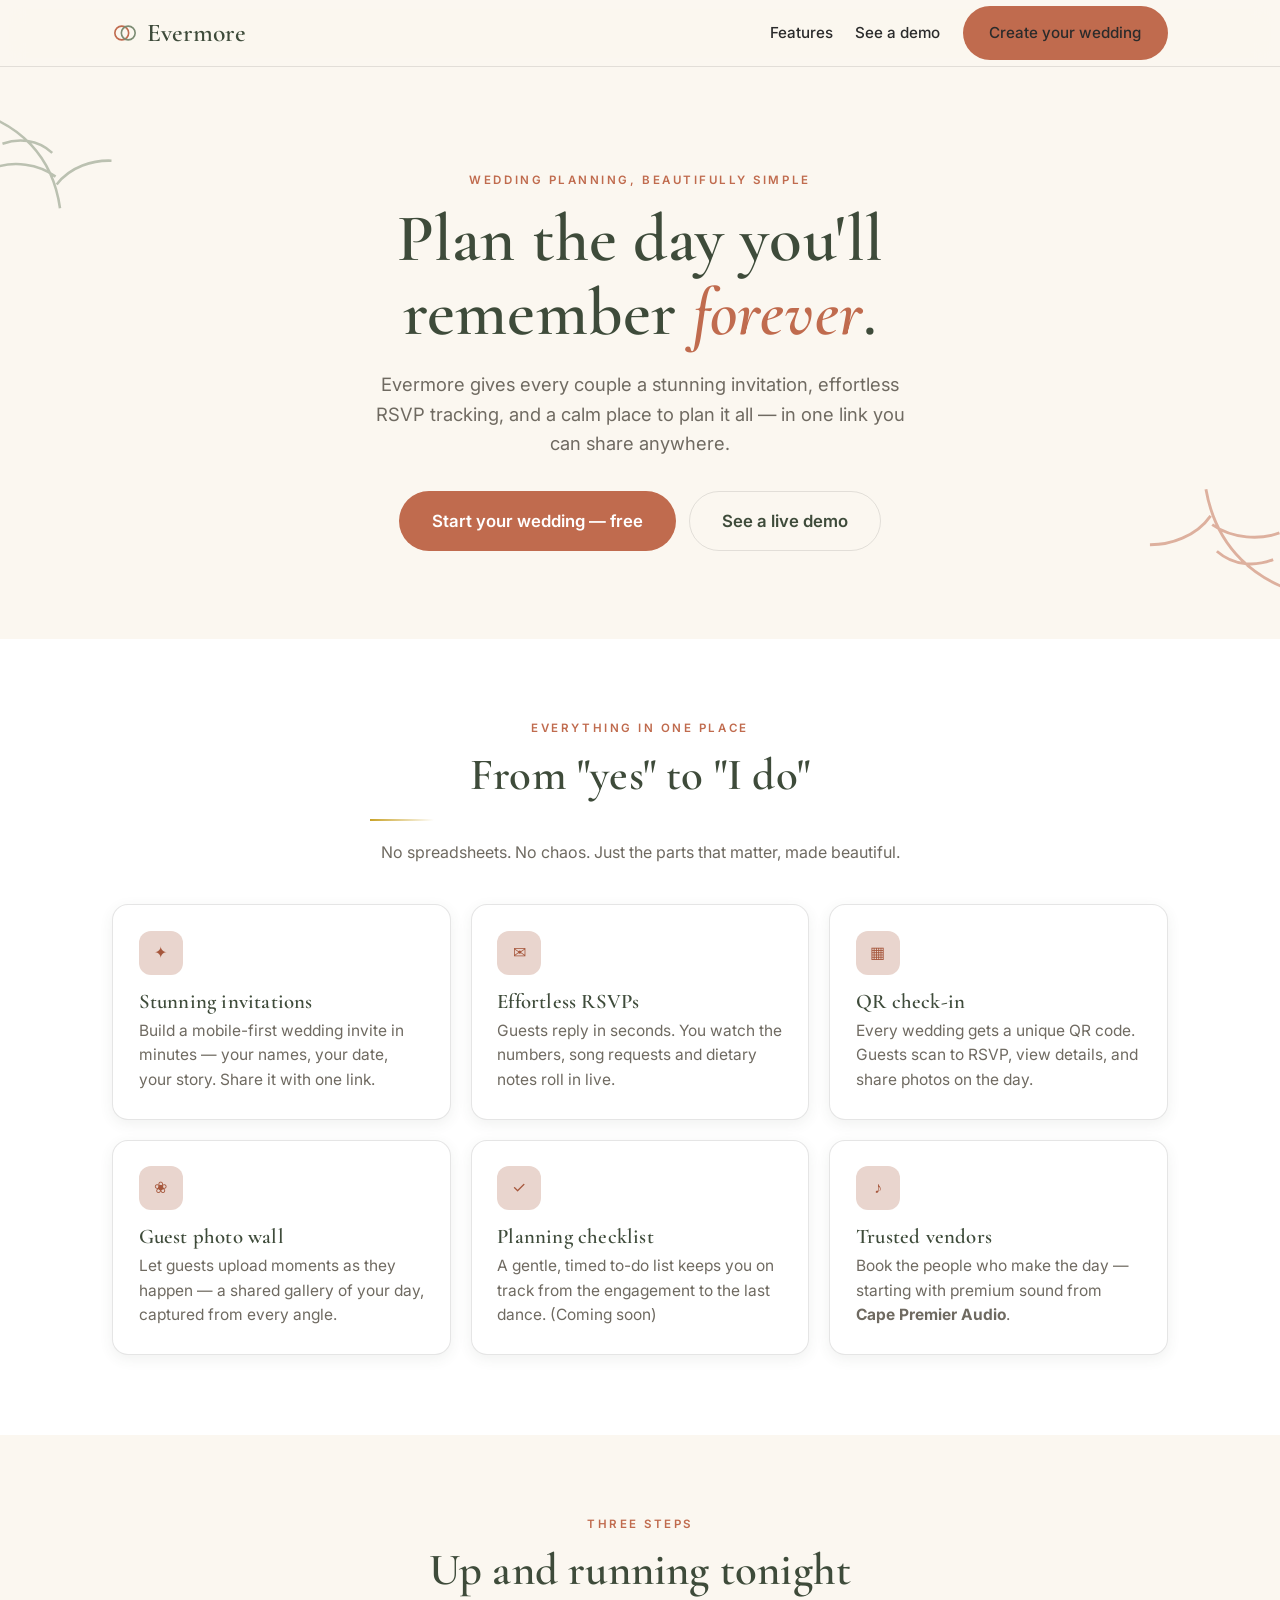
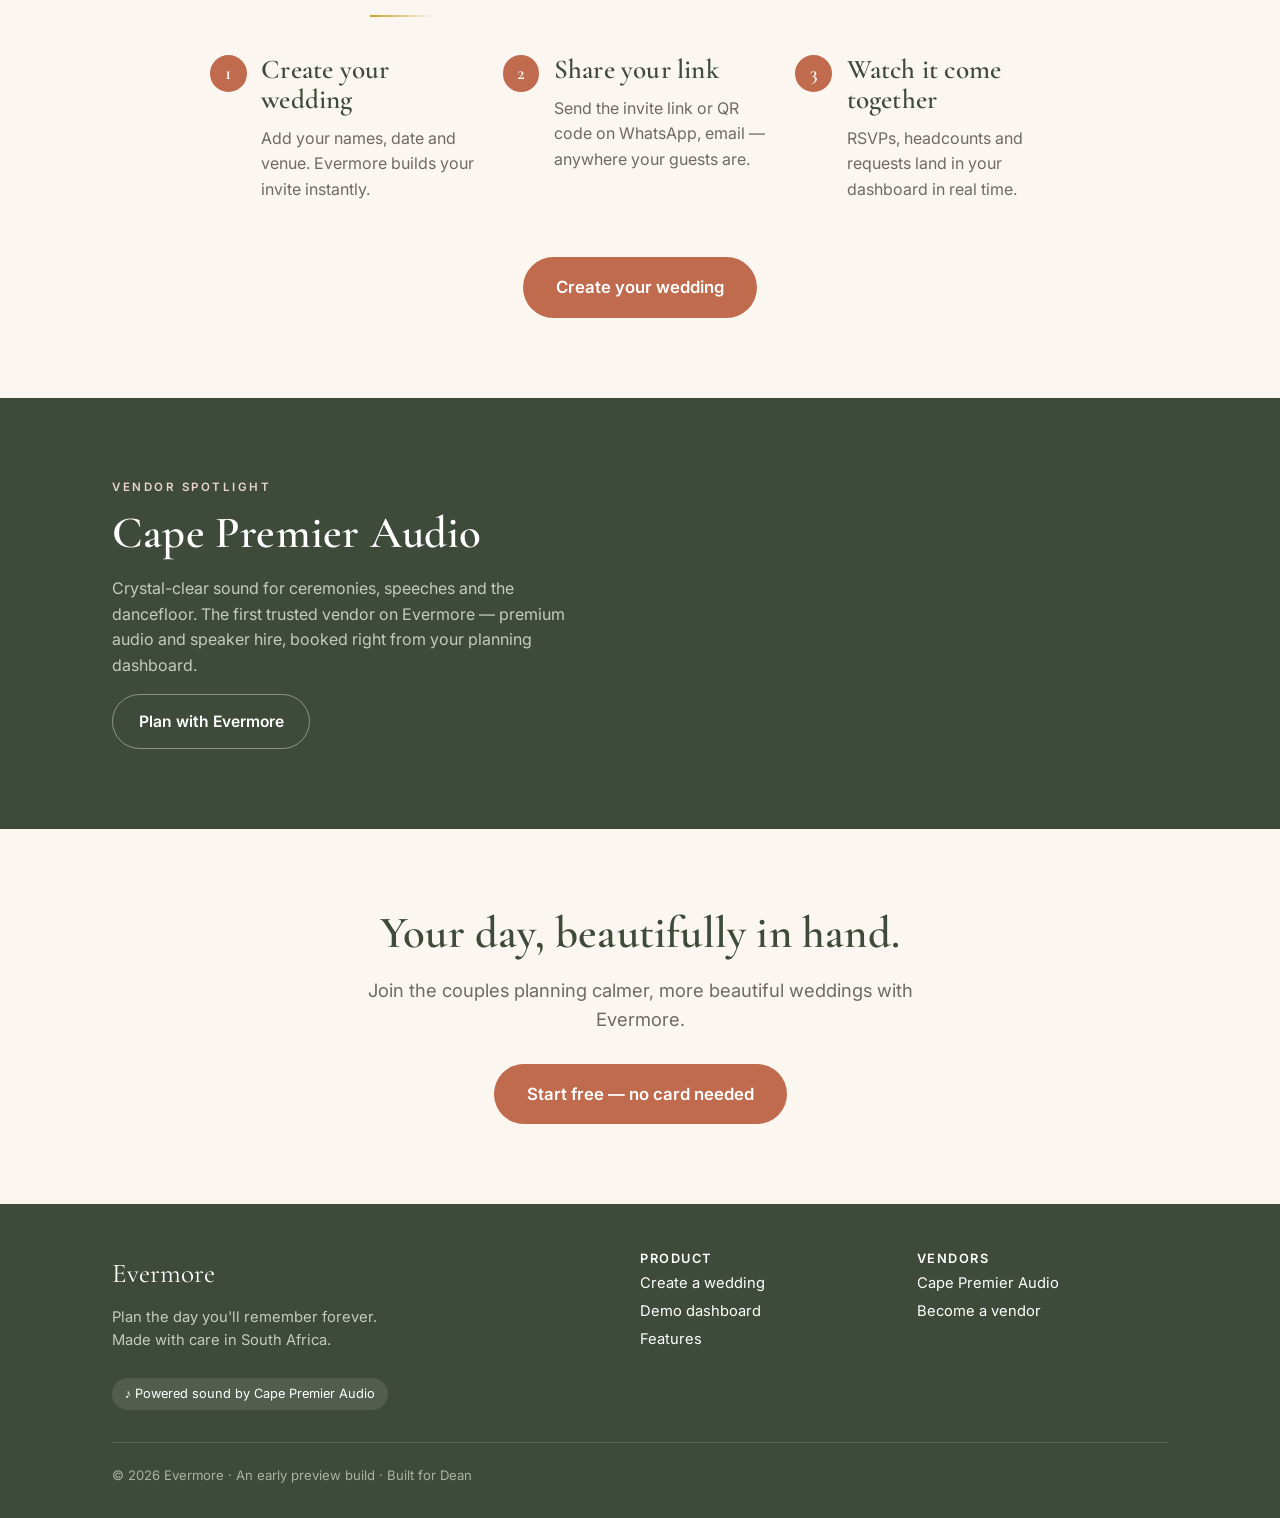
==== index.html @ d4fa7448 "Evermore — wedding platform MVP (preview) Co-Authored-By: Claude Opus 4.8 <noreply@anthropic.com>" ====
<!DOCTYPE html>
<html lang="en">
<head>
<meta charset="utf-8">
<meta name="viewport" content="width=device-width, initial-scale=1">
<title>Evermore — Plan the day you'll remember forever</title>
<meta name="description" content="Evermore is the beautiful, simple way for couples to build their wedding invitations, track RSVPs, and plan the day they'll remember forever.">
<link rel="preconnect" href="https://fonts.googleapis.com">
<link href="https://fonts.googleapis.com/css2?family=Cormorant+Garamond:wght@500;600;700&family=Inter:wght@400;500;600&display=swap" rel="stylesheet">
<link rel="stylesheet" href="assets/style.css">
</head>
<body>

<!-- NAV (copy this on every page; change active link) -->
<nav class="nav">
  <div class="container">
    <a class="brand" href="index.html">
      <svg viewBox="0 0 32 32" fill="none" xmlns="http://www.w3.org/2000/svg" aria-hidden="true">
        <circle cx="12" cy="16" r="8.5" stroke="#C06B4E" stroke-width="2"/>
        <circle cx="20" cy="16" r="8.5" stroke="#7C8C73" stroke-width="2"/>
      </svg>
      Evermore
    </a>
    <div class="nav-links">
      <a href="index.html#features">Features</a>
      <a href="dashboard.html?w=demo">See a demo</a>
      <a class="btn btn-primary nav-cta" href="create.html">Create your wedding</a>
    </div>
  </div>
</nav>

<!-- HERO -->
<header class="hero">
  <svg class="botanical tl" viewBox="0 0 100 100" fill="none" aria-hidden="true"><path d="M50 95 C50 60 30 40 10 30 M50 75 C40 65 25 62 14 64 M50 60 C42 50 30 48 20 50 M50 80 C60 70 75 68 86 70" stroke="#7C8C73" stroke-width="1.6"/></svg>
  <svg class="botanical br" viewBox="0 0 100 100" fill="none" aria-hidden="true"><path d="M50 95 C50 60 30 40 10 30 M50 75 C40 65 25 62 14 64 M50 60 C42 50 30 48 20 50 M50 80 C60 70 75 68 86 70" stroke="#C06B4E" stroke-width="1.6"/></svg>
  <div class="container">
    <p class="eyebrow">Wedding planning, beautifully simple</p>
    <h1>Plan the day you'll<br>remember <em style="font-style:italic;color:var(--clay)">forever</em>.</h1>
    <p class="lead center" style="margin-left:auto;margin-right:auto">Evermore gives every couple a stunning invitation, effortless RSVP tracking, and a calm place to plan it all — in one link you can share anywhere.</p>
    <div class="hero-actions">
      <a class="btn btn-primary btn-lg" href="create.html">Start your wedding — free</a>
      <a class="btn btn-ghost btn-lg" href="dashboard.html?w=demo">See a live demo</a>
    </div>
  </div>
</header>

<!-- FEATURES -->
<section id="features" class="bg-paper">
  <div class="container">
    <div class="section-head">
      <p class="eyebrow">Everything in one place</p>
      <h2>From "yes" to "I do"</h2>
      <div class="gold-rule"></div>
      <p class="muted">No spreadsheets. No chaos. Just the parts that matter, made beautiful.</p>
    </div>
    <div class="grid grid-3">
      <div class="card">
        <div class="ico">✦</div>
        <h3>Stunning invitations</h3>
        <p>Build a mobile-first wedding invite in minutes — your names, your date, your story. Share it with one link.</p>
      </div>
      <div class="card">
        <div class="ico">✉</div>
        <h3>Effortless RSVPs</h3>
        <p>Guests reply in seconds. You watch the numbers, song requests and dietary notes roll in live.</p>
      </div>
      <div class="card">
        <div class="ico">▦</div>
        <h3>QR check-in</h3>
        <p>Every wedding gets a unique QR code. Guests scan to RSVP, view details, and share photos on the day.</p>
      </div>
      <div class="card">
        <div class="ico">❀</div>
        <h3>Guest photo wall</h3>
        <p>Let guests upload moments as they happen — a shared gallery of your day, captured from every angle.</p>
      </div>
      <div class="card">
        <div class="ico">✓</div>
        <h3>Planning checklist</h3>
        <p>A gentle, timed to-do list keeps you on track from the engagement to the last dance. <span class="muted">(Coming soon)</span></p>
      </div>
      <div class="card">
        <div class="ico">♪</div>
        <h3>Trusted vendors</h3>
        <p>Book the people who make the day — starting with premium sound from <strong>Cape Premier Audio</strong>.</p>
      </div>
    </div>
  </div>
</section>

<!-- HOW IT WORKS -->
<section>
  <div class="container">
    <div class="section-head">
      <p class="eyebrow">Three steps</p>
      <h2>Up and running tonight</h2>
      <div class="gold-rule"></div>
    </div>
    <div class="steps narrow" style="max-width:860px">
      <div class="step"><h3>Create your wedding</h3><p class="muted">Add your names, date and venue. Evermore builds your invite instantly.</p></div>
      <div class="step"><h3>Share your link</h3><p class="muted">Send the invite link or QR code on WhatsApp, email — anywhere your guests are.</p></div>
      <div class="step"><h3>Watch it come together</h3><p class="muted">RSVPs, headcounts and requests land in your dashboard in real time.</p></div>
    </div>
    <div class="center" style="margin-top:2.4rem"><a class="btn btn-primary btn-lg" href="create.html">Create your wedding</a></div>
  </div>
</section>

<!-- VENDOR SPOTLIGHT -->
<section class="bg-sage">
  <div class="container">
    <div class="grid" style="grid-template-columns:1fr;gap:1.5rem;align-items:center">
      <div>
        <p class="eyebrow" style="color:var(--blush)">Vendor spotlight</p>
        <h2>Cape Premier Audio</h2>
        <p class="muted" style="max-width:48ch">Crystal-clear sound for ceremonies, speeches and the dancefloor. The first trusted vendor on Evermore — premium audio and speaker hire, booked right from your planning dashboard.</p>
        <a class="btn btn-ghost" style="border-color:rgba(255,255,255,.4);color:#fff" href="create.html">Plan with Evermore</a>
      </div>
    </div>
  </div>
</section>

<!-- CTA -->
<section class="center">
  <div class="container narrow">
    <h2>Your day, beautifully in hand.</h2>
    <p class="lead center" style="margin:0 auto 1.8rem">Join the couples planning calmer, more beautiful weddings with Evermore.</p>
    <a class="btn btn-primary btn-lg" href="create.html">Start free — no card needed</a>
  </div>
</section>

<!-- FOOTER (copy this on every page) -->
<footer>
  <div class="container">
    <div class="foot-grid">
      <div>
        <div class="foot-brand">Evermore</div>
        <p class="muted" style="color:#C3CCBC;max-width:34ch;margin-top:.6rem">Plan the day you'll remember forever. Made with care in South Africa.</p>
        <span class="vendor-tag">♪ Powered sound by Cape Premier Audio</span>
      </div>
      <div>
        <h4 style="color:#fff;font-family:var(--sans);font-size:.8rem;letter-spacing:.12em;text-transform:uppercase">Product</h4>
        <p style="margin:.3rem 0"><a href="create.html">Create a wedding</a></p>
        <p style="margin:.3rem 0"><a href="dashboard.html?w=demo">Demo dashboard</a></p>
        <p style="margin:.3rem 0"><a href="index.html#features">Features</a></p>
      </div>
      <div>
        <h4 style="color:#fff;font-family:var(--sans);font-size:.8rem;letter-spacing:.12em;text-transform:uppercase">Vendors</h4>
        <p style="margin:.3rem 0"><a href="#">Cape Premier Audio</a></p>
        <p style="margin:.3rem 0 0"><a href="create.html">Become a vendor</a></p>
      </div>
    </div>
    <div class="copyright">© 2026 Evermore · An early preview build · Built for Dean</div>
  </div>
</footer>

</body>
</html>
---- assets/style.css ----
/* Evermore — wedding planning platform. Design system. Mobile-first. */
:root{
  --cream:#FBF7F0; --paper:#FFFFFF; --ink:#2B2B2B; --muted:#6F6A61;
  --sage:#7C8C73; --sage-deep:#3E4B3A; --clay:#C06B4E; --clay-dark:#A6573C;
  --gold:#C9A227; --blush:#E9D5CE; --line:rgba(43,43,43,.12);
  --shadow:0 10px 30px rgba(62,75,58,.10); --shadow-sm:0 4px 14px rgba(62,75,58,.08);
  --radius:16px; --radius-sm:10px; --maxw:1100px;
  --serif:'Cormorant Garamond','Hoefler Text',Garamond,'Times New Roman',serif;
  --sans:'Inter',-apple-system,BlinkMacSystemFont,'Segoe UI',Roboto,Helvetica,Arial,sans-serif;
}
*{box-sizing:border-box}
html{scroll-behavior:smooth}
body{margin:0;font-family:var(--sans);color:var(--ink);background:var(--cream);line-height:1.6;-webkit-font-smoothing:antialiased}
img{max-width:100%;display:block}
a{color:var(--clay-dark);text-decoration:none}
h1,h2,h3,h4{font-family:var(--serif);font-weight:600;line-height:1.1;margin:0 0 .4em;color:var(--sage-deep);letter-spacing:.2px}
h1{font-size:clamp(2.4rem,7vw,4.2rem)}
h2{font-size:clamp(1.8rem,4.5vw,2.8rem)}
h3{font-size:clamp(1.3rem,3vw,1.7rem)}
p{margin:0 0 1rem}
.container{width:100%;max-width:var(--maxw);margin:0 auto;padding:0 22px}
.eyebrow{font-family:var(--sans);font-size:.72rem;font-weight:600;letter-spacing:.22em;text-transform:uppercase;color:var(--clay);margin-bottom:.8rem}
.lead{font-size:1.15rem;color:var(--muted);max-width:46ch}
.muted{color:var(--muted)}
.center{text-align:center}
.gold-rule{width:64px;height:2px;background:linear-gradient(90deg,var(--gold),transparent);margin:1.2rem 0}
.center .gold-rule{margin-inline:auto;background:linear-gradient(90deg,transparent,var(--gold),transparent)}

/* Buttons */
.btn{display:inline-flex;align-items:center;gap:.5rem;font-family:var(--sans);font-weight:600;font-size:.98rem;
  padding:.85rem 1.6rem;border-radius:100px;border:1.5px solid transparent;cursor:pointer;transition:.18s ease;text-align:center}
.btn-primary{background:var(--clay);color:#fff}
.btn-primary:hover{background:var(--clay-dark);transform:translateY(-1px);box-shadow:var(--shadow-sm)}
.btn-ghost{background:transparent;color:var(--sage-deep);border-color:var(--line)}
.btn-ghost:hover{border-color:var(--sage);background:rgba(124,140,115,.08)}
.btn-block{display:flex;width:100%;justify-content:center}
.btn-lg{padding:1rem 2rem;font-size:1.05rem}

/* Nav */
.nav{position:sticky;top:0;z-index:50;background:rgba(251,247,240,.86);backdrop-filter:saturate(180%) blur(12px);border-bottom:1px solid var(--line)}
.nav .container{display:flex;align-items:center;justify-content:space-between;height:66px}
.brand{display:flex;align-items:center;gap:.55rem;font-family:var(--serif);font-size:1.6rem;font-weight:600;color:var(--sage-deep)}
.brand svg{width:26px;height:26px}
.nav-links{display:flex;align-items:center;gap:1.4rem}
.nav-links a{color:var(--ink);font-size:.95rem;font-weight:500}
.nav-links a:hover{color:var(--clay)}
.nav-cta{display:none}
@media(min-width:760px){.nav-cta{display:inline-flex}}

/* Hero */
.hero{position:relative;overflow:hidden;padding:clamp(3rem,9vw,6.5rem) 0 clamp(3rem,8vw,5.5rem);text-align:center}
.hero .eyebrow{color:var(--clay)}
.hero h1{margin-bottom:.3em}
.hero .lead{margin:0 auto 2rem}
.hero-actions{display:flex;gap:.8rem;justify-content:center;flex-wrap:wrap}
.botanical{position:absolute;opacity:.5;pointer-events:none}
.botanical.tl{top:-10px;left:-30px;width:160px;transform:rotate(-8deg)}
.botanical.br{bottom:-20px;right:-30px;width:180px;transform:rotate(170deg)}

/* Sections */
section{padding:clamp(2.6rem,7vw,5rem) 0}
.section-head{max-width:54ch;margin:0 auto 2.4rem;text-align:center}
.bg-paper{background:var(--paper)}
.bg-sage{background:var(--sage-deep);color:#EDEFE9}
.bg-sage h2,.bg-sage h3{color:#fff}
.bg-sage .muted{color:#C3CCBC}

/* Feature grid */
.grid{display:grid;gap:20px}
.grid-3{grid-template-columns:1fr}
@media(min-width:680px){.grid-3{grid-template-columns:repeat(2,1fr)}}
@media(min-width:920px){.grid-3{grid-template-columns:repeat(3,1fr)}}
.card{background:var(--paper);border:1px solid var(--line);border-radius:var(--radius);padding:1.6rem;box-shadow:var(--shadow-sm);transition:.2s}
.card:hover{box-shadow:var(--shadow);transform:translateY(-2px)}
.card .ico{width:44px;height:44px;border-radius:12px;display:grid;place-items:center;background:var(--blush);color:var(--clay-dark);margin-bottom:1rem}
.card h3{font-size:1.3rem;margin-bottom:.3rem}
.card p{font-size:.97rem;color:var(--muted);margin:0}

/* Steps */
.steps{counter-reset:s;display:grid;gap:18px}
@media(min-width:760px){.steps{grid-template-columns:repeat(3,1fr)}}
.step{position:relative;padding-left:3.2rem}
.step:before{counter-increment:s;content:counter(s);position:absolute;left:0;top:0;width:2.3rem;height:2.3rem;border-radius:50%;
  background:var(--clay);color:#fff;display:grid;place-items:center;font-family:var(--serif);font-size:1.2rem;font-weight:600}

/* Forms */
.field{margin-bottom:1.1rem}
.field label{display:block;font-size:.85rem;font-weight:600;color:var(--sage-deep);margin-bottom:.35rem;letter-spacing:.02em}
.input,select,textarea{width:100%;font-family:var(--sans);font-size:1rem;color:var(--ink);background:var(--paper);
  border:1.5px solid var(--line);border-radius:var(--radius-sm);padding:.8rem .9rem;transition:.15s}
.input:focus,select:focus,textarea:focus{outline:none;border-color:var(--sage);box-shadow:0 0 0 3px rgba(124,140,115,.15)}
textarea{resize:vertical;min-height:90px}
.row{display:grid;gap:14px}
@media(min-width:560px){.row-2{grid-template-columns:1fr 1fr}}
.help{font-size:.82rem;color:var(--muted);margin-top:.3rem}

/* Panels / layout helpers */
.panel{background:var(--paper);border:1px solid var(--line);border-radius:var(--radius);padding:clamp(1.4rem,4vw,2.4rem);box-shadow:var(--shadow-sm)}
.narrow{max-width:620px;margin-inline:auto}
.stack>*+*{margin-top:1rem}

/* Badges / pills */
.pill{display:inline-flex;align-items:center;gap:.4rem;font-size:.78rem;font-weight:600;padding:.3rem .7rem;border-radius:100px}
.pill-yes{background:rgba(124,140,115,.16);color:var(--sage-deep)}
.pill-no{background:rgba(192,107,78,.14);color:var(--clay-dark)}
.pill-pending{background:#f0ece2;color:var(--muted)}

/* Dashboard stats */
.stats{display:grid;gap:14px;grid-template-columns:repeat(2,1fr)}
@media(min-width:680px){.stats{grid-template-columns:repeat(4,1fr)}}
.stat{background:var(--paper);border:1px solid var(--line);border-radius:var(--radius);padding:1.2rem;text-align:center}
.stat .num{font-family:var(--serif);font-size:2.4rem;font-weight:600;color:var(--clay);line-height:1}
.stat .lbl{font-size:.8rem;color:var(--muted);text-transform:uppercase;letter-spacing:.1em;margin-top:.4rem}

/* RSVP list */
.list{list-style:none;margin:0;padding:0}
.list li{display:flex;align-items:center;justify-content:space-between;gap:1rem;padding:.9rem 0;border-bottom:1px solid var(--line)}
.list li:last-child{border-bottom:none}
.list .who{font-weight:600}
.list .meta{font-size:.85rem;color:var(--muted)}

/* QR */
.qr-card{text-align:center}
.qr-card img{margin:0 auto;border-radius:12px;border:1px solid var(--line);padding:10px;background:#fff}

/* Invite (couple's page) */
.invite{min-height:100vh;display:flex;align-items:center;justify-content:center;text-align:center;
  background:linear-gradient(180deg,var(--cream),#F3ECE0);padding:3rem 1.2rem}
.invite-card{max-width:560px}
.invite .names{font-size:clamp(2.6rem,11vw,4.6rem);color:var(--sage-deep);margin:.2em 0}
.invite .amp{color:var(--clay);font-style:italic}
.invite .date{font-family:var(--sans);letter-spacing:.32em;text-transform:uppercase;font-size:.9rem;color:var(--muted)}

/* Footer */
footer{background:var(--sage-deep);color:#D7DCD1;padding:3rem 0 2rem;font-size:.92rem}
footer a{color:#fff}
.foot-grid{display:grid;gap:1.6rem;grid-template-columns:1fr}
@media(min-width:680px){.foot-grid{grid-template-columns:2fr 1fr 1fr}}
.foot-brand{font-family:var(--serif);font-size:1.7rem;color:#fff}
.vendor-tag{display:inline-block;margin-top:.6rem;font-size:.8rem;background:rgba(255,255,255,.1);padding:.35rem .8rem;border-radius:100px;color:#fff}
.copyright{border-top:1px solid rgba(255,255,255,.15);margin-top:2rem;padding-top:1.4rem;color:#A9B3A2;font-size:.82rem}

/* Utility */
.hide{display:none!important}
.mt0{margin-top:0}.mb0{margin-bottom:0}
.flex{display:flex;gap:.8rem;align-items:center}
.between{justify-content:space-between}
.wrap{flex-wrap:wrap}
.tag-line{font-family:var(--serif);font-style:italic;color:var(--clay);font-size:1.2rem}
.note{background:rgba(201,162,39,.1);border:1px solid rgba(201,162,39,.35);border-radius:var(--radius-sm);padding:.9rem 1rem;font-size:.88rem;color:#8a6d12}
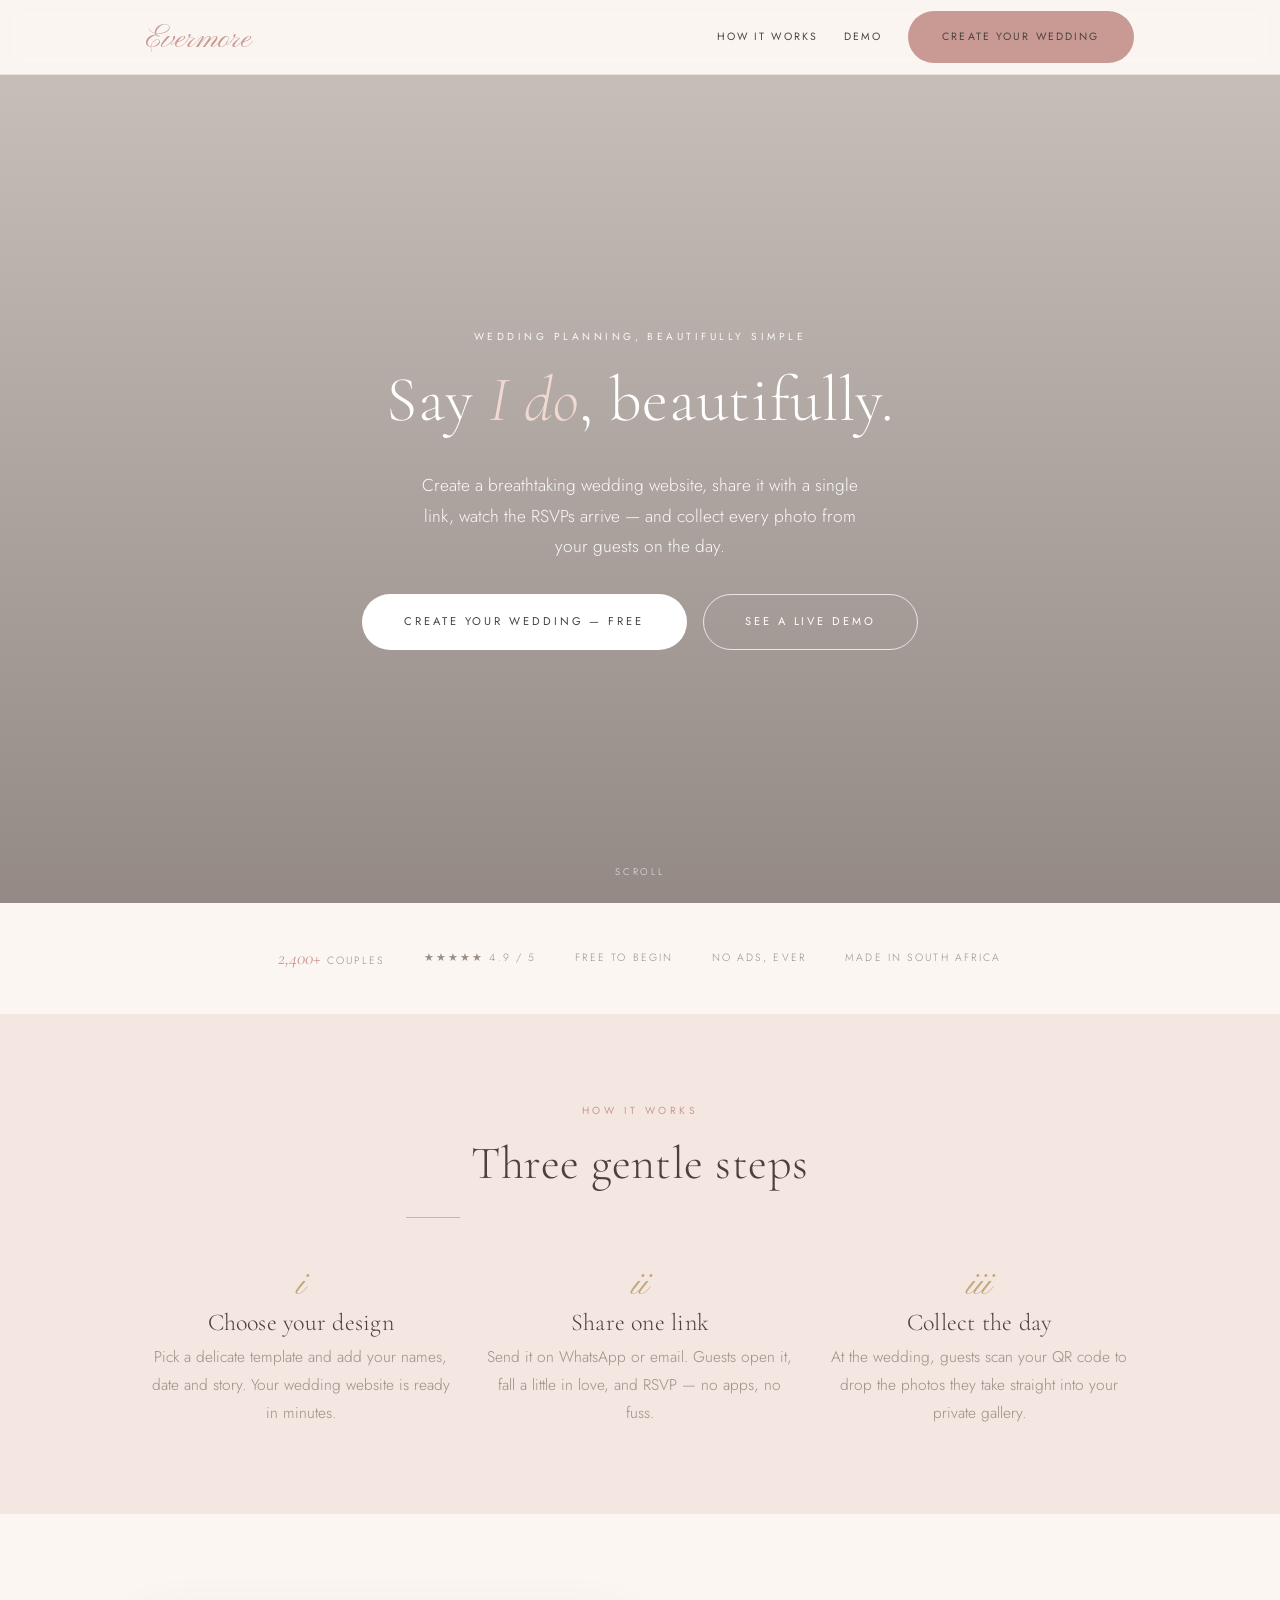
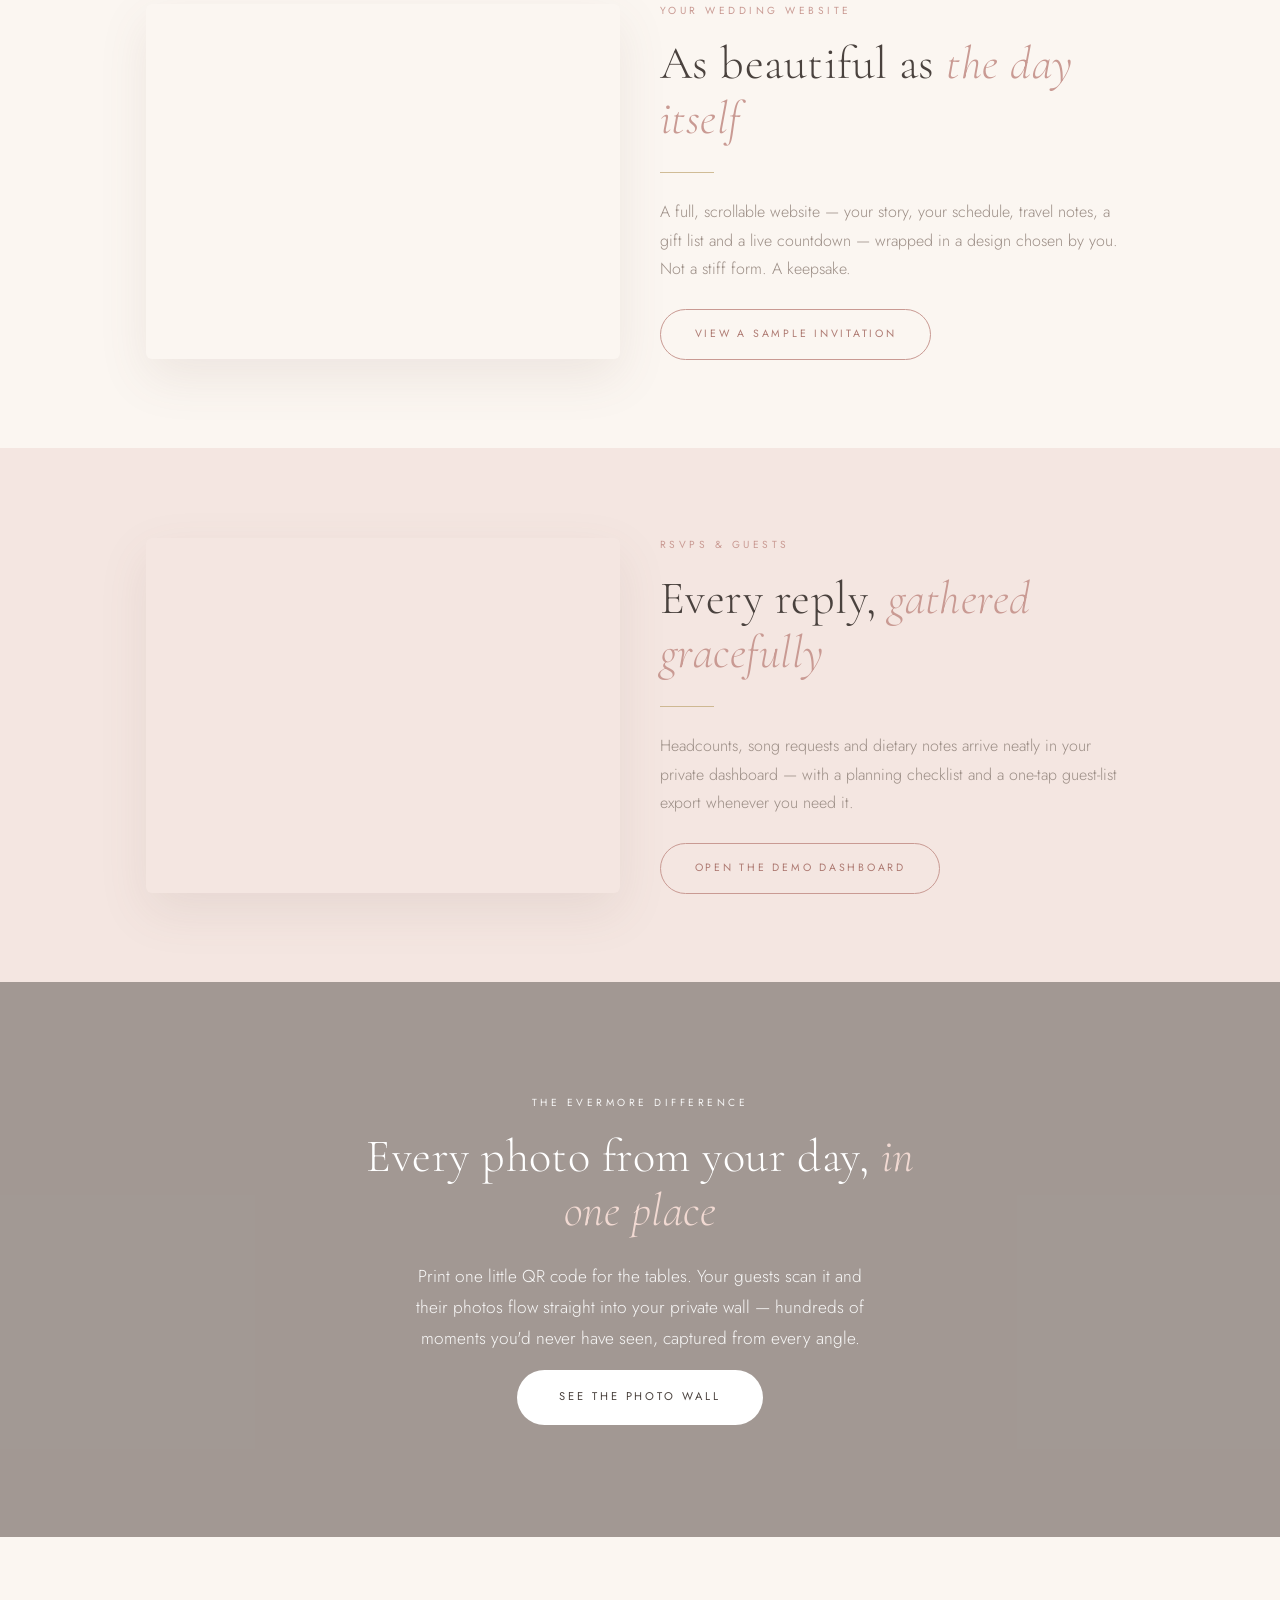
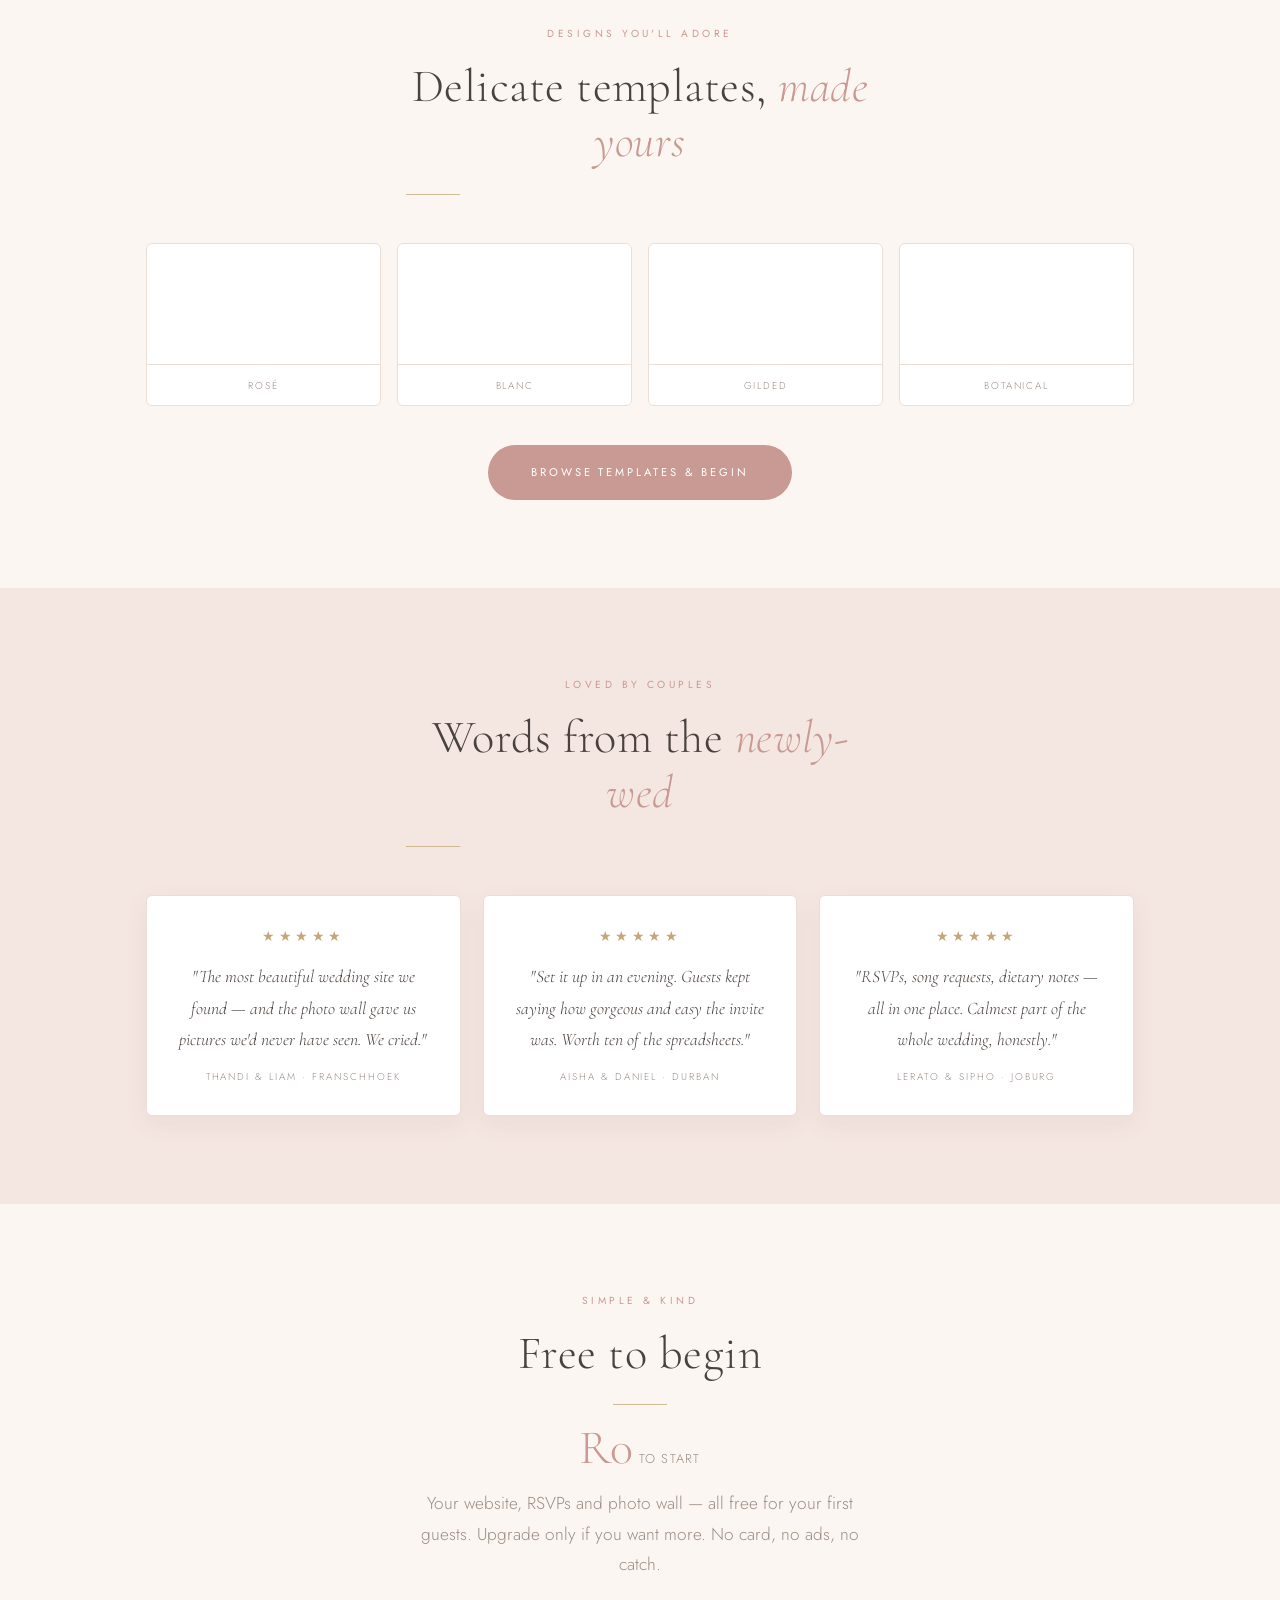
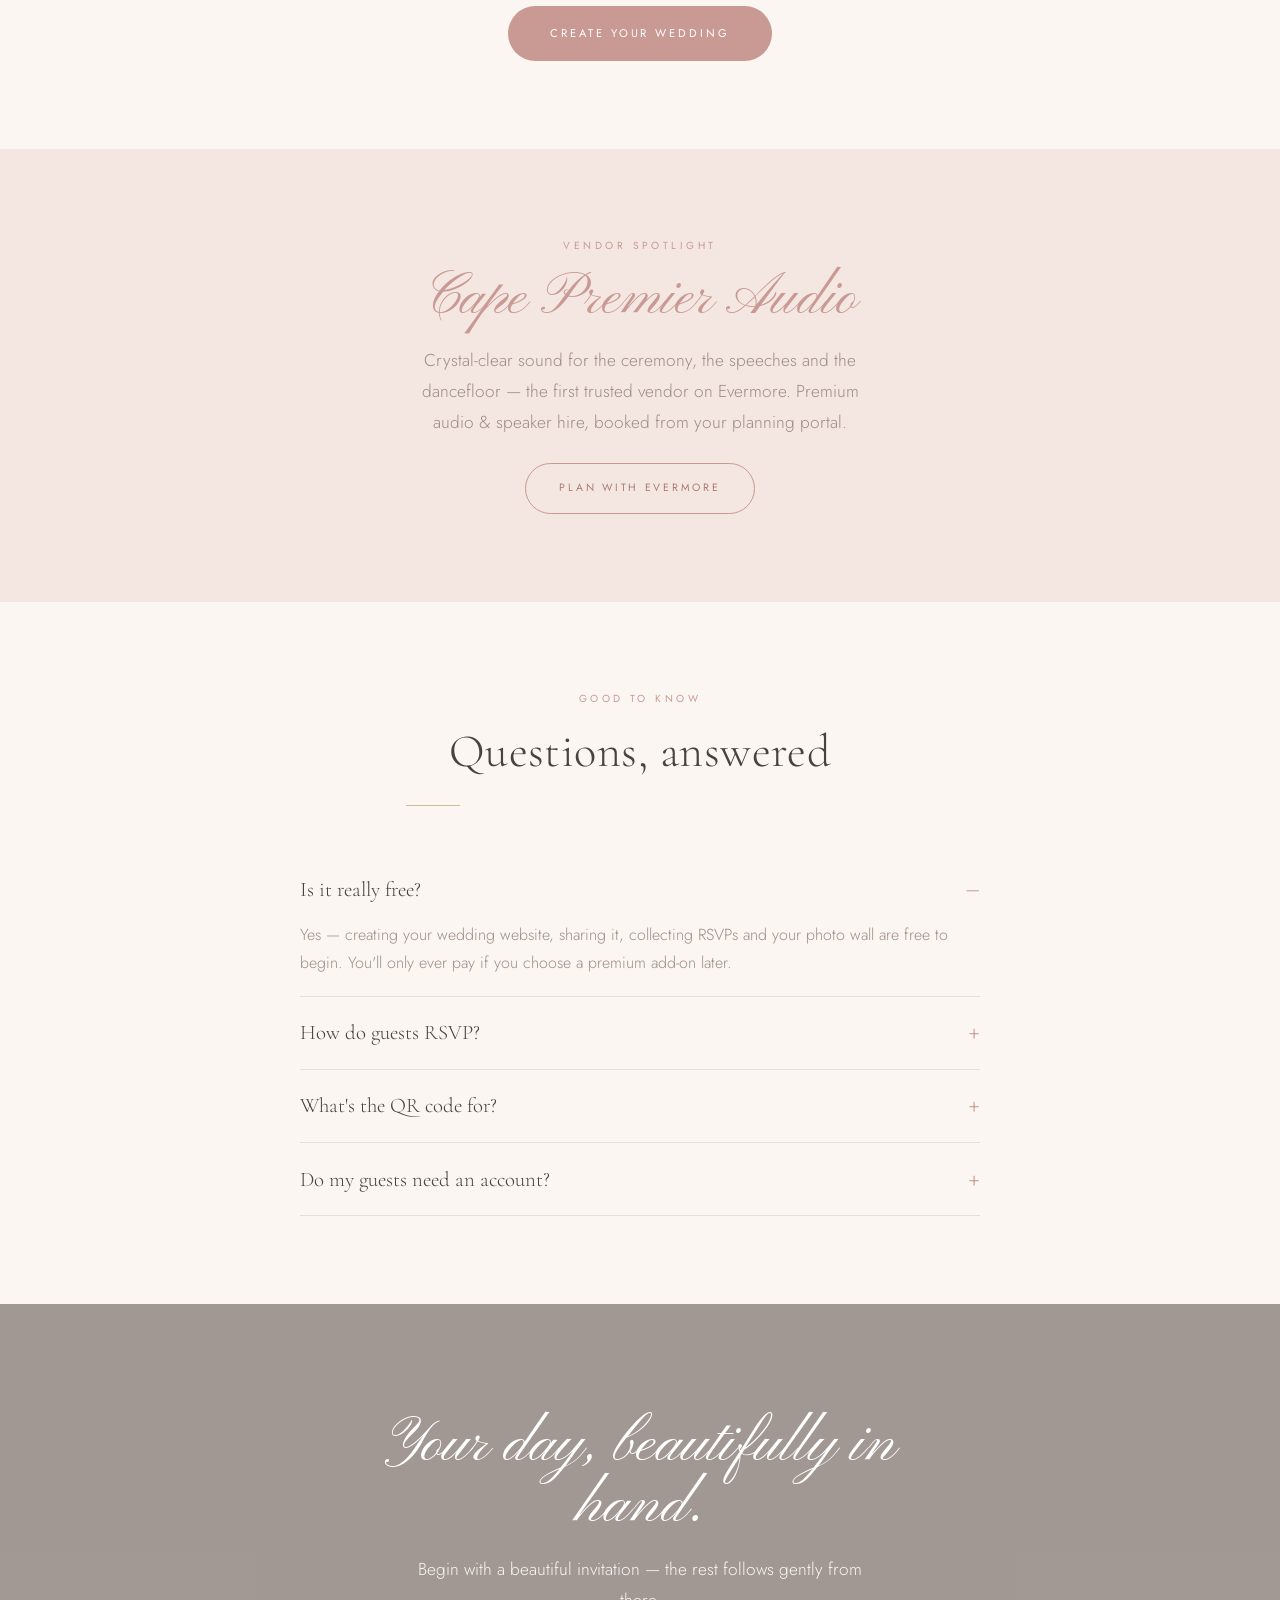
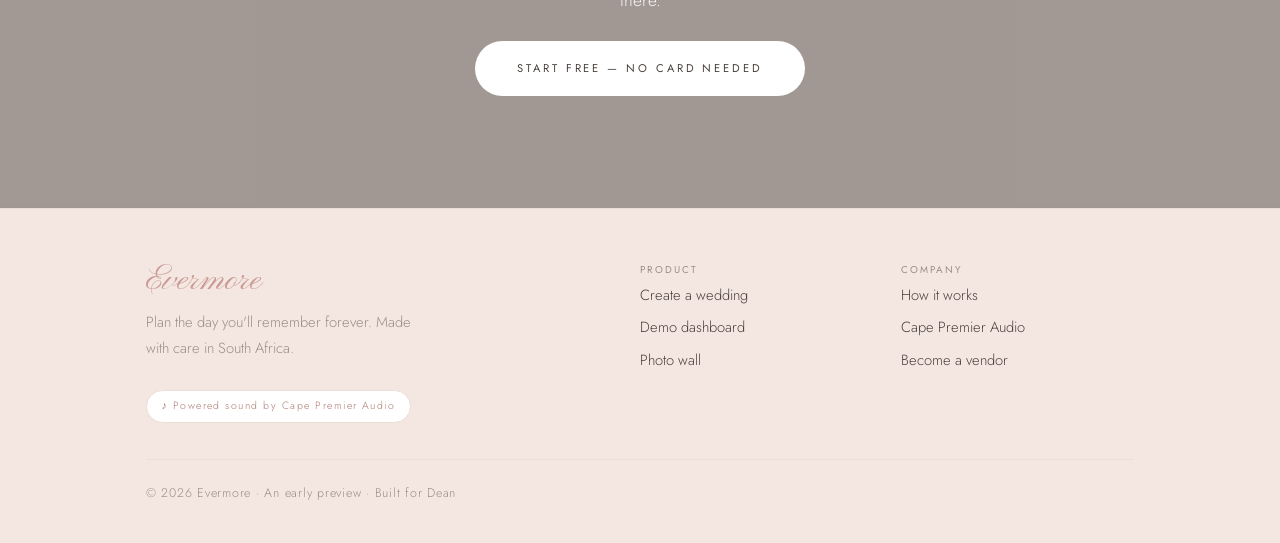
==== commit 5f3294b9: "Evermore v2 — premium redesign (Rosé): photo hero, full wedding-website invite with countdown, plann" ====
--- a/index.html
+++ b/index.html
@@ -4,154 +4,223 @@
 <meta charset="utf-8">
 <meta name="viewport" content="width=device-width, initial-scale=1">
 <title>Evermore — Plan the day you'll remember forever</title>
-<meta name="description" content="Evermore is the beautiful, simple way for couples to build their wedding invitations, track RSVPs, and plan the day they'll remember forever.">
+<meta name="description" content="Evermore is the most beautiful way for couples to create a wedding website, share it with one link, track RSVPs, and collect every guest photo on the day — free to begin.">
+<meta property="og:title" content="Evermore — Plan the day you'll remember forever">
+<meta property="og:description" content="Create a stunning wedding website, share one link, track RSVPs, and gather every photo from your day.">
+<meta property="og:type" content="website">
 <link rel="preconnect" href="https://fonts.googleapis.com">
-<link href="https://fonts.googleapis.com/css2?family=Cormorant+Garamond:wght@500;600;700&family=Inter:wght@400;500;600&display=swap" rel="stylesheet">
+<link rel="preconnect" href="https://images.unsplash.com" crossorigin>
+<link href="https://fonts.googleapis.com/css2?family=Pinyon+Script&family=Cormorant+Garamond:ital,wght@0,300;0,400;0,500;1,300;1,400&family=Jost:wght@300;400;500&display=swap" rel="stylesheet">
 <link rel="stylesheet" href="assets/style.css">
 </head>
 <body>
 
-<!-- NAV (copy this on every page; change active link) -->
+<!-- NAV (copy on every page) -->
 <nav class="nav">
   <div class="container">
-    <a class="brand" href="index.html">
-      <svg viewBox="0 0 32 32" fill="none" xmlns="http://www.w3.org/2000/svg" aria-hidden="true">
-        <circle cx="12" cy="16" r="8.5" stroke="#C06B4E" stroke-width="2"/>
-        <circle cx="20" cy="16" r="8.5" stroke="#7C8C73" stroke-width="2"/>
-      </svg>
-      Evermore
-    </a>
+    <a class="brand" href="index.html">Evermore</a>
     <div class="nav-links">
-      <a href="index.html#features">Features</a>
-      <a href="dashboard.html?w=demo">See a demo</a>
+      <a href="index.html#how">How it works</a>
+      <a href="dashboard.html?w=demo">Demo</a>
       <a class="btn btn-primary nav-cta" href="create.html">Create your wedding</a>
     </div>
   </div>
 </nav>
 
-<!-- HERO -->
-<header class="hero">
-  <svg class="botanical tl" viewBox="0 0 100 100" fill="none" aria-hidden="true"><path d="M50 95 C50 60 30 40 10 30 M50 75 C40 65 25 62 14 64 M50 60 C42 50 30 48 20 50 M50 80 C60 70 75 68 86 70" stroke="#7C8C73" stroke-width="1.6"/></svg>
-  <svg class="botanical br" viewBox="0 0 100 100" fill="none" aria-hidden="true"><path d="M50 95 C50 60 30 40 10 30 M50 75 C40 65 25 62 14 64 M50 60 C42 50 30 48 20 50 M50 80 C60 70 75 68 86 70" stroke="#C06B4E" stroke-width="1.6"/></svg>
-  <div class="container">
+<!-- PHOTO HERO -->
+<header class="hero-photo">
+  <div class="bg" style="background-image:url('https://images.unsplash.com/photo-1536113906904-15bfc5b63fc9?q=80&auto=format&fit=crop&w=1600')"></div>
+  <div class="scrim"></div>
+  <div class="inner">
     <p class="eyebrow">Wedding planning, beautifully simple</p>
-    <h1>Plan the day you'll<br>remember <em style="font-style:italic;color:var(--clay)">forever</em>.</h1>
-    <p class="lead center" style="margin-left:auto;margin-right:auto">Evermore gives every couple a stunning invitation, effortless RSVP tracking, and a calm place to plan it all — in one link you can share anywhere.</p>
+    <h1>Say <em>I&nbsp;do</em>, beautifully.</h1>
+    <p class="lead center">Create a breathtaking wedding website, share it with a single link, watch the RSVPs arrive — and collect every photo from your guests on the day.</p>
     <div class="hero-actions">
-      <a class="btn btn-primary btn-lg" href="create.html">Start your wedding — free</a>
-      <a class="btn btn-ghost btn-lg" href="dashboard.html?w=demo">See a live demo</a>
-    </div>
-  </div>
+      <a class="btn btn-light btn-lg" href="create.html">Create your wedding — free</a>
+      <a class="btn btn-outline-light btn-lg" href="dashboard.html?w=demo">See a live demo</a>
+    </div>
+  </div>
+  <div class="scroll-cue">scroll</div>
 </header>
 
-<!-- FEATURES -->
-<section id="features" class="bg-paper">
-  <div class="container">
-    <div class="section-head">
-      <p class="eyebrow">Everything in one place</p>
-      <h2>From "yes" to "I do"</h2>
-      <div class="gold-rule"></div>
-      <p class="muted">No spreadsheets. No chaos. Just the parts that matter, made beautiful.</p>
+<!-- TRUST -->
+<section style="padding:2.4rem 0">
+  <div class="container">
+    <div class="trust reveal">
+      <span><b>2,400+</b> couples</span>
+      <span>★★★★★ 4.9 / 5</span>
+      <span>Free to begin</span>
+      <span>No ads, ever</span>
+      <span>Made in South Africa</span>
+    </div>
+  </div>
+</section>
+
+<!-- HOW IT WORKS -->
+<section id="how" class="bg-rose">
+  <div class="container">
+    <div class="section-head reveal">
+      <p class="eyebrow">How it works</p>
+      <h2>Three gentle steps</h2>
+      <div class="rule"></div>
     </div>
     <div class="grid grid-3">
-      <div class="card">
-        <div class="ico">✦</div>
-        <h3>Stunning invitations</h3>
-        <p>Build a mobile-first wedding invite in minutes — your names, your date, your story. Share it with one link.</p>
-      </div>
-      <div class="card">
-        <div class="ico">✉</div>
-        <h3>Effortless RSVPs</h3>
-        <p>Guests reply in seconds. You watch the numbers, song requests and dietary notes roll in live.</p>
-      </div>
-      <div class="card">
-        <div class="ico">▦</div>
-        <h3>QR check-in</h3>
-        <p>Every wedding gets a unique QR code. Guests scan to RSVP, view details, and share photos on the day.</p>
-      </div>
-      <div class="card">
-        <div class="ico">❀</div>
-        <h3>Guest photo wall</h3>
-        <p>Let guests upload moments as they happen — a shared gallery of your day, captured from every angle.</p>
-      </div>
-      <div class="card">
-        <div class="ico">✓</div>
-        <h3>Planning checklist</h3>
-        <p>A gentle, timed to-do list keeps you on track from the engagement to the last dance. <span class="muted">(Coming soon)</span></p>
-      </div>
-      <div class="card">
-        <div class="ico">♪</div>
-        <h3>Trusted vendors</h3>
-        <p>Book the people who make the day — starting with premium sound from <strong>Cape Premier Audio</strong>.</p>
-      </div>
-    </div>
-  </div>
-</section>
-
-<!-- HOW IT WORKS -->
+      <div class="feature reveal"><div class="num">i</div><h3>Choose your design</h3><p>Pick a delicate template and add your names, date and story. Your wedding website is ready in minutes.</p></div>
+      <div class="feature reveal"><div class="num">ii</div><h3>Share one link</h3><p>Send it on WhatsApp or email. Guests open it, fall a little in love, and RSVP — no apps, no fuss.</p></div>
+      <div class="feature reveal"><div class="num">iii</div><h3>Collect the day</h3><p>At the wedding, guests scan your QR code to drop the photos they take straight into your private gallery.</p></div>
+    </div>
+  </div>
+</section>
+
+<!-- FEATURE: wedding website -->
 <section>
   <div class="container">
-    <div class="section-head">
-      <p class="eyebrow">Three steps</p>
-      <h2>Up and running tonight</h2>
-      <div class="gold-rule"></div>
-    </div>
-    <div class="steps narrow" style="max-width:860px">
-      <div class="step"><h3>Create your wedding</h3><p class="muted">Add your names, date and venue. Evermore builds your invite instantly.</p></div>
-      <div class="step"><h3>Share your link</h3><p class="muted">Send the invite link or QR code on WhatsApp, email — anywhere your guests are.</p></div>
-      <div class="step"><h3>Watch it come together</h3><p class="muted">RSVPs, headcounts and requests land in your dashboard in real time.</p></div>
-    </div>
-    <div class="center" style="margin-top:2.4rem"><a class="btn btn-primary btn-lg" href="create.html">Create your wedding</a></div>
-  </div>
-</section>
-
-<!-- VENDOR SPOTLIGHT -->
-<section class="bg-sage">
-  <div class="container">
-    <div class="grid" style="grid-template-columns:1fr;gap:1.5rem;align-items:center">
-      <div>
-        <p class="eyebrow" style="color:var(--blush)">Vendor spotlight</p>
-        <h2>Cape Premier Audio</h2>
-        <p class="muted" style="max-width:48ch">Crystal-clear sound for ceremonies, speeches and the dancefloor. The first trusted vendor on Evermore — premium audio and speaker hire, booked right from your planning dashboard.</p>
-        <a class="btn btn-ghost" style="border-color:rgba(255,255,255,.4);color:#fff" href="create.html">Plan with Evermore</a>
-      </div>
+    <div class="split reveal">
+      <div class="ph" style="background-image:url('https://images.unsplash.com/photo-1492175742197-ed20dc5a6bed?q=80&auto=format&fit=crop&w=900')"></div>
+      <div class="txt">
+        <p class="eyebrow">Your wedding website</p>
+        <h2>As beautiful as <em>the day itself</em></h2>
+        <div class="rule"></div>
+        <p class="muted">A full, scrollable website — your story, your schedule, travel notes, a gift list and a live countdown — wrapped in a design chosen by you. Not a stiff form. A keepsake.</p>
+        <a class="btn btn-ghost" href="invite.html?w=demo" style="margin-top:.6rem">View a sample invitation</a>
+      </div>
+    </div>
+  </div>
+</section>
+
+<!-- FEATURE: RSVP -->
+<section class="bg-rose">
+  <div class="container">
+    <div class="split rev reveal">
+      <div class="ph" style="background-image:url('https://images.unsplash.com/photo-1571984129381-41d698ebca6b?q=80&auto=format&fit=crop&w=900')"></div>
+      <div class="txt">
+        <p class="eyebrow">RSVPs &amp; guests</p>
+        <h2>Every reply, <em>gathered gracefully</em></h2>
+        <div class="rule"></div>
+        <p class="muted">Headcounts, song requests and dietary notes arrive neatly in your private dashboard — with a planning checklist and a one-tap guest-list export whenever you need it.</p>
+        <a class="btn btn-ghost" href="dashboard.html?w=demo" style="margin-top:.6rem">Open the demo dashboard</a>
+      </div>
+    </div>
+  </div>
+</section>
+
+<!-- BAND: photo wall (the differentiator) -->
+<section class="band" style="background-image:url('https://images.unsplash.com/photo-1525441273400-056e9c7517b3?q=80&auto=format&fit=crop&w=1600')">
+  <div class="container narrow">
+    <p class="eyebrow" style="color:#fff;opacity:.9">The Evermore difference</p>
+    <h2>Every photo from your day, <em style="color:#F1D9D2">in one place</em></h2>
+    <p class="lead center">Print one little QR code for the tables. Your guests scan it and their photos flow straight into your private wall — hundreds of moments you'd never have seen, captured from every angle.</p>
+    <a class="btn btn-light btn-lg" href="photos.html?w=demo">See the photo wall</a>
+  </div>
+</section>
+
+<!-- TEMPLATES TEASER -->
+<section>
+  <div class="container">
+    <div class="section-head reveal">
+      <p class="eyebrow">Designs you'll adore</p>
+      <h2>Delicate templates, <em>made yours</em></h2>
+      <div class="rule"></div>
+    </div>
+    <div class="tpl-grid reveal" id="tplTeaser"></div>
+    <div class="center" style="margin-top:2.4rem"><a class="btn btn-primary btn-lg" href="create.html">Browse templates &amp; begin</a></div>
+  </div>
+</section>
+
+<!-- TESTIMONIALS -->
+<section class="bg-rose">
+  <div class="container">
+    <div class="section-head reveal">
+      <p class="eyebrow">Loved by couples</p>
+      <h2>Words from the <em>newly-wed</em></h2>
+      <div class="rule"></div>
+    </div>
+    <div class="quotes">
+      <div class="quote reveal"><div class="stars">★★★★★</div><p>"The most beautiful wedding site we found — and the photo wall gave us pictures we'd never have seen. We cried."</p><div class="who">Thandi &amp; Liam · Franschhoek</div></div>
+      <div class="quote reveal"><div class="stars">★★★★★</div><p>"Set it up in an evening. Guests kept saying how gorgeous and easy the invite was. Worth ten of the spreadsheets."</p><div class="who">Aisha &amp; Daniel · Durban</div></div>
+      <div class="quote reveal"><div class="stars">★★★★★</div><p>"RSVPs, song requests, dietary notes — all in one place. Calmest part of the whole wedding, honestly."</p><div class="who">Lerato &amp; Sipho · Joburg</div></div>
+    </div>
+  </div>
+</section>
+
+<!-- PRICING / FREE -->
+<section class="center">
+  <div class="container narrow reveal">
+    <p class="eyebrow">Simple &amp; kind</p>
+    <h2>Free to begin</h2>
+    <div class="rule" style="margin:1.2rem auto"></div>
+    <p class="price">R0<small> to start</small></p>
+    <p class="lead center" style="margin:1rem auto 1.6rem">Your website, RSVPs and photo wall — all free for your first guests. Upgrade only if you want more. No card, no ads, no catch.</p>
+    <a class="btn btn-primary btn-lg" href="create.html">Create your wedding</a>
+  </div>
+</section>
+
+<!-- VENDOR -->
+<section class="bg-rose center">
+  <div class="container narrow reveal">
+    <p class="eyebrow">Vendor spotlight</p>
+    <p class="script" style="font-size:clamp(2.6rem,9vw,3.6rem)">Cape Premier Audio</p>
+    <p class="lead center" style="margin:1rem auto 1.6rem">Crystal-clear sound for the ceremony, the speeches and the dancefloor — the first trusted vendor on Evermore. Premium audio &amp; speaker hire, booked from your planning portal.</p>
+    <a class="btn btn-ghost" href="create.html">Plan with Evermore</a>
+  </div>
+</section>
+
+<!-- FAQ -->
+<section>
+  <div class="container">
+    <div class="section-head reveal"><p class="eyebrow">Good to know</p><h2>Questions, answered</h2><div class="rule"></div></div>
+    <div class="faq reveal">
+      <details open><summary>Is it really free?</summary><p>Yes — creating your wedding website, sharing it, collecting RSVPs and your photo wall are free to begin. You'll only ever pay if you choose a premium add-on later.</p></details>
+      <details><summary>How do guests RSVP?</summary><p>You share one link. Guests open your invitation in any browser and reply right there — with their headcount, song request and dietary needs. It all lands in your dashboard.</p></details>
+      <details><summary>What's the QR code for?</summary><p>It's for the wedding day. Pop it on your tables and guests scan to add the photos they take straight to your private gallery — no app to download.</p></details>
+      <details><summary>Do my guests need an account?</summary><p>Never. Viewing the invite, RSVPing and sharing photos all work with a simple link or scan.</p></details>
     </div>
   </div>
 </section>
 
 <!-- CTA -->
-<section class="center">
+<section class="band" style="background-image:url('https://images.unsplash.com/photo-1591604442449-ecc9943efabf?q=80&auto=format&fit=crop&w=1600')">
   <div class="container narrow">
-    <h2>Your day, beautifully in hand.</h2>
-    <p class="lead center" style="margin:0 auto 1.8rem">Join the couples planning calmer, more beautiful weddings with Evermore.</p>
-    <a class="btn btn-primary btn-lg" href="create.html">Start free — no card needed</a>
-  </div>
-</section>
-
-<!-- FOOTER (copy this on every page) -->
+    <p class="script" style="font-size:clamp(2.6rem,10vw,3.8rem)">Your day, beautifully in hand.</p>
+    <p class="lead center" style="margin:1rem auto 1.6rem">Begin with a beautiful invitation — the rest follows gently from there.</p>
+    <a class="btn btn-light btn-lg" href="create.html">Start free — no card needed</a>
+  </div>
+</section>
+
+<!-- FOOTER (copy on every page) -->
 <footer>
   <div class="container">
     <div class="foot-grid">
       <div>
         <div class="foot-brand">Evermore</div>
-        <p class="muted" style="color:#C3CCBC;max-width:34ch;margin-top:.6rem">Plan the day you'll remember forever. Made with care in South Africa.</p>
+        <p class="muted" style="max-width:32ch;margin-top:.6rem">Plan the day you'll remember forever. Made with care in South Africa.</p>
         <span class="vendor-tag">♪ Powered sound by Cape Premier Audio</span>
       </div>
       <div>
-        <h4 style="color:#fff;font-family:var(--sans);font-size:.8rem;letter-spacing:.12em;text-transform:uppercase">Product</h4>
-        <p style="margin:.3rem 0"><a href="create.html">Create a wedding</a></p>
-        <p style="margin:.3rem 0"><a href="dashboard.html?w=demo">Demo dashboard</a></p>
-        <p style="margin:.3rem 0"><a href="index.html#features">Features</a></p>
+        <h4>Product</h4>
+        <p style="margin:.4rem 0"><a href="create.html">Create a wedding</a></p>
+        <p style="margin:.4rem 0"><a href="dashboard.html?w=demo">Demo dashboard</a></p>
+        <p style="margin:.4rem 0"><a href="photos.html?w=demo">Photo wall</a></p>
       </div>
       <div>
-        <h4 style="color:#fff;font-family:var(--sans);font-size:.8rem;letter-spacing:.12em;text-transform:uppercase">Vendors</h4>
-        <p style="margin:.3rem 0"><a href="#">Cape Premier Audio</a></p>
-        <p style="margin:.3rem 0 0"><a href="create.html">Become a vendor</a></p>
-      </div>
-    </div>
-    <div class="copyright">© 2026 Evermore · An early preview build · Built for Dean</div>
+        <h4>Company</h4>
+        <p style="margin:.4rem 0"><a href="index.html#how">How it works</a></p>
+        <p style="margin:.4rem 0"><a href="#">Cape Premier Audio</a></p>
+        <p style="margin:.4rem 0"><a href="create.html">Become a vendor</a></p>
+      </div>
+    </div>
+    <div class="copyright">© 2026 Evermore · An early preview · Built for Dean</div>
   </div>
 </footer>
 
+<script src="assets/app.js"></script>
+<script>
+  // template teaser thumbnails (photo + label)
+  var pics = { rose:'couple', ivory:'stair', gilded:'ballroom', botanical:'reception' };
+  document.getElementById('tplTeaser').innerHTML = Evermore.templates.map(function(t){
+    return '<a class="tpl-thumb" href="create.html"><div class="photo" style="background-image:url(\'' + Evermore.photoFor(pics[t.key],500) + '\')"></div><div class="cap">' + t.name + '</div></a>';
+  }).join('');
+  Evermore.reveal();
+</script>
 </body>
 </html>
--- a/assets/style.css
+++ b/assets/style.css
@@ -1,150 +1,263 @@
-/* Evermore — wedding planning platform. Design system. Mobile-first. */
+/* Evermore — Rosé design system. Delicate, romantic, calligraphic. Mobile-first. */
 :root{
-  --cream:#FBF7F0; --paper:#FFFFFF; --ink:#2B2B2B; --muted:#6F6A61;
-  --sage:#7C8C73; --sage-deep:#3E4B3A; --clay:#C06B4E; --clay-dark:#A6573C;
-  --gold:#C9A227; --blush:#E9D5CE; --line:rgba(43,43,43,.12);
-  --shadow:0 10px 30px rgba(62,75,58,.10); --shadow-sm:0 4px 14px rgba(62,75,58,.08);
-  --radius:16px; --radius-sm:10px; --maxw:1100px;
-  --serif:'Cormorant Garamond','Hoefler Text',Garamond,'Times New Roman',serif;
-  --sans:'Inter',-apple-system,BlinkMacSystemFont,'Segoe UI',Roboto,Helvetica,Arial,sans-serif;
+  --bg:#FBF6F1; --rose:#F4E6E1; --paper:#FFFFFF;
+  --blush:#C99A93; --blush-deep:#AE7A72; --gold:#C2A878; --gold-soft:#D9C7A6;
+  --ink:#4A423E; --muted:#9C8E86; --line:#EADFD6;
+  --shadow:0 18px 50px rgba(122,90,80,.10); --shadow-sm:0 8px 24px rgba(122,90,80,.07);
+  --radius:6px; --maxw:1040px;
+  --script:'Pinyon Script',cursive;
+  --serif:'Cormorant Garamond','Hoefler Text',Garamond,serif;
+  --sans:'Jost','Century Gothic',-apple-system,BlinkMacSystemFont,'Segoe UI',sans-serif;
 }
 *{box-sizing:border-box}
 html{scroll-behavior:smooth}
-body{margin:0;font-family:var(--sans);color:var(--ink);background:var(--cream);line-height:1.6;-webkit-font-smoothing:antialiased}
+body{margin:0;font-family:var(--sans);font-weight:300;color:var(--ink);background:var(--bg);line-height:1.78;-webkit-font-smoothing:antialiased}
 img{max-width:100%;display:block}
-a{color:var(--clay-dark);text-decoration:none}
-h1,h2,h3,h4{font-family:var(--serif);font-weight:600;line-height:1.1;margin:0 0 .4em;color:var(--sage-deep);letter-spacing:.2px}
-h1{font-size:clamp(2.4rem,7vw,4.2rem)}
-h2{font-size:clamp(1.8rem,4.5vw,2.8rem)}
-h3{font-size:clamp(1.3rem,3vw,1.7rem)}
+a{color:var(--blush-deep);text-decoration:none}
+
+/* Type */
+h1,h2,h3,h4{font-family:var(--serif);font-weight:300;line-height:1.18;margin:0 0 .5em;color:var(--ink);letter-spacing:.01em}
+h1{font-size:clamp(2.4rem,7.5vw,4rem)}
+h2{font-size:clamp(2rem,5vw,2.9rem)}
+h3{font-size:clamp(1.4rem,3.4vw,1.9rem)}
+h1 em,h2 em,h3 em{font-style:italic;color:var(--blush)}
 p{margin:0 0 1rem}
-.container{width:100%;max-width:var(--maxw);margin:0 auto;padding:0 22px}
-.eyebrow{font-family:var(--sans);font-size:.72rem;font-weight:600;letter-spacing:.22em;text-transform:uppercase;color:var(--clay);margin-bottom:.8rem}
-.lead{font-size:1.15rem;color:var(--muted);max-width:46ch}
+.script{font-family:var(--script);font-weight:400;color:var(--blush);line-height:1}
+.eyebrow{font-family:var(--sans);font-size:.64rem;font-weight:400;letter-spacing:.34em;text-transform:uppercase;color:var(--blush);margin-bottom:1rem}
+.lead{font-size:1.08rem;color:var(--muted);max-width:46ch;font-weight:300}
 .muted{color:var(--muted)}
 .center{text-align:center}
-.gold-rule{width:64px;height:2px;background:linear-gradient(90deg,var(--gold),transparent);margin:1.2rem 0}
-.center .gold-rule{margin-inline:auto;background:linear-gradient(90deg,transparent,var(--gold),transparent)}
-
-/* Buttons */
-.btn{display:inline-flex;align-items:center;gap:.5rem;font-family:var(--sans);font-weight:600;font-size:.98rem;
-  padding:.85rem 1.6rem;border-radius:100px;border:1.5px solid transparent;cursor:pointer;transition:.18s ease;text-align:center}
-.btn-primary{background:var(--clay);color:#fff}
-.btn-primary:hover{background:var(--clay-dark);transform:translateY(-1px);box-shadow:var(--shadow-sm)}
-.btn-ghost{background:transparent;color:var(--sage-deep);border-color:var(--line)}
-.btn-ghost:hover{border-color:var(--sage);background:rgba(124,140,115,.08)}
-.btn-block{display:flex;width:100%;justify-content:center}
-.btn-lg{padding:1rem 2rem;font-size:1.05rem}
+.serif{font-family:var(--serif)}
+.italic{font-style:italic}
+.rule{width:54px;height:1px;background:var(--gold);opacity:.75;margin:1.6rem 0}
+.center .rule{margin-inline:auto}
+
+.container{width:100%;max-width:var(--maxw);margin:0 auto;padding:0 26px}
+.narrow{max-width:620px;margin-inline:auto}
+
+/* Buttons — delicate, letter-spaced */
+.btn{display:inline-block;font-family:var(--sans);font-weight:400;font-size:.66rem;letter-spacing:.26em;text-transform:uppercase;
+  padding:.95rem 2.1rem;border-radius:100px;border:1px solid transparent;cursor:pointer;transition:.2s ease;text-align:center;background:none}
+.btn-primary{background:var(--blush);color:#fff}
+.btn-primary:hover{background:var(--blush-deep)}
+.btn-ghost{border-color:var(--blush);color:var(--blush-deep)}
+.btn-ghost:hover{background:var(--rose)}
+.btn-line{border:0;border-bottom:1px solid var(--gold);border-radius:0;padding:.1rem 0 .5rem;color:var(--ink)}
+.btn-line:hover{color:var(--blush-deep)}
+.btn-block{display:block;width:100%}
+.btn-lg{padding:1.05rem 2.6rem;font-size:.7rem}
 
 /* Nav */
-.nav{position:sticky;top:0;z-index:50;background:rgba(251,247,240,.86);backdrop-filter:saturate(180%) blur(12px);border-bottom:1px solid var(--line)}
-.nav .container{display:flex;align-items:center;justify-content:space-between;height:66px}
-.brand{display:flex;align-items:center;gap:.55rem;font-family:var(--serif);font-size:1.6rem;font-weight:600;color:var(--sage-deep)}
-.brand svg{width:26px;height:26px}
-.nav-links{display:flex;align-items:center;gap:1.4rem}
-.nav-links a{color:var(--ink);font-size:.95rem;font-weight:500}
-.nav-links a:hover{color:var(--clay)}
-.nav-cta{display:none}
-@media(min-width:760px){.nav-cta{display:inline-flex}}
+.nav{position:sticky;top:0;z-index:50;background:rgba(251,246,241,.9);backdrop-filter:saturate(160%) blur(10px);border-bottom:1px solid var(--line)}
+.nav .container{display:flex;align-items:center;justify-content:space-between;height:74px}
+.brand{font-family:var(--script);font-size:2rem;color:var(--blush);line-height:1;padding-top:.3rem}
+.nav-links{display:flex;align-items:center;gap:1.6rem}
+.nav-links a{color:var(--ink);font-size:.66rem;letter-spacing:.2em;text-transform:uppercase;font-weight:400}
+.nav-links a:hover{color:var(--blush)}
+.nav-cta{display:none!important}
+@media(min-width:760px){.nav-cta{display:inline-block!important}}
 
 /* Hero */
-.hero{position:relative;overflow:hidden;padding:clamp(3rem,9vw,6.5rem) 0 clamp(3rem,8vw,5.5rem);text-align:center}
-.hero .eyebrow{color:var(--clay)}
-.hero h1{margin-bottom:.3em}
-.hero .lead{margin:0 auto 2rem}
-.hero-actions{display:flex;gap:.8rem;justify-content:center;flex-wrap:wrap}
-.botanical{position:absolute;opacity:.5;pointer-events:none}
-.botanical.tl{top:-10px;left:-30px;width:160px;transform:rotate(-8deg)}
-.botanical.br{bottom:-20px;right:-30px;width:180px;transform:rotate(170deg)}
+.hero{text-align:center;padding:clamp(3.4rem,10vw,6.5rem) 0 clamp(3rem,8vw,5rem)}
+.hero h1{margin-bottom:.2em}
+.hero .lead{margin:0 auto 2.2rem}
+.hero-actions{display:flex;gap:1rem;justify-content:center;flex-wrap:wrap}
 
 /* Sections */
-section{padding:clamp(2.6rem,7vw,5rem) 0}
-.section-head{max-width:54ch;margin:0 auto 2.4rem;text-align:center}
+section{padding:clamp(3rem,8vw,5.5rem) 0}
+.section-head{max-width:52ch;margin:0 auto 3rem;text-align:center}
+.bg-rose{background:var(--rose)}
 .bg-paper{background:var(--paper)}
-.bg-sage{background:var(--sage-deep);color:#EDEFE9}
-.bg-sage h2,.bg-sage h3{color:#fff}
-.bg-sage .muted{color:#C3CCBC}
-
-/* Feature grid */
-.grid{display:grid;gap:20px}
+
+/* Feature / step grid */
+.grid{display:grid;gap:30px}
 .grid-3{grid-template-columns:1fr}
-@media(min-width:680px){.grid-3{grid-template-columns:repeat(2,1fr)}}
-@media(min-width:920px){.grid-3{grid-template-columns:repeat(3,1fr)}}
-.card{background:var(--paper);border:1px solid var(--line);border-radius:var(--radius);padding:1.6rem;box-shadow:var(--shadow-sm);transition:.2s}
-.card:hover{box-shadow:var(--shadow);transform:translateY(-2px)}
-.card .ico{width:44px;height:44px;border-radius:12px;display:grid;place-items:center;background:var(--blush);color:var(--clay-dark);margin-bottom:1rem}
-.card h3{font-size:1.3rem;margin-bottom:.3rem}
-.card p{font-size:.97rem;color:var(--muted);margin:0}
-
-/* Steps */
-.steps{counter-reset:s;display:grid;gap:18px}
-@media(min-width:760px){.steps{grid-template-columns:repeat(3,1fr)}}
-.step{position:relative;padding-left:3.2rem}
-.step:before{counter-increment:s;content:counter(s);position:absolute;left:0;top:0;width:2.3rem;height:2.3rem;border-radius:50%;
-  background:var(--clay);color:#fff;display:grid;place-items:center;font-family:var(--serif);font-size:1.2rem;font-weight:600}
-
-/* Forms */
-.field{margin-bottom:1.1rem}
-.field label{display:block;font-size:.85rem;font-weight:600;color:var(--sage-deep);margin-bottom:.35rem;letter-spacing:.02em}
-.input,select,textarea{width:100%;font-family:var(--sans);font-size:1rem;color:var(--ink);background:var(--paper);
-  border:1.5px solid var(--line);border-radius:var(--radius-sm);padding:.8rem .9rem;transition:.15s}
-.input:focus,select:focus,textarea:focus{outline:none;border-color:var(--sage);box-shadow:0 0 0 3px rgba(124,140,115,.15)}
+@media(min-width:720px){.grid-3{grid-template-columns:repeat(3,1fr)}}
+.feature{text-align:center}
+.feature .ico{font-family:var(--serif);font-size:1.6rem;color:var(--blush);margin-bottom:.6rem}
+.feature .num{font-family:var(--script);font-size:2.4rem;color:var(--gold);line-height:1;margin-bottom:.3rem}
+.feature h3{font-size:1.5rem;margin-bottom:.4rem}
+.feature p{font-size:.97rem;color:var(--muted);margin:0}
+
+/* Panel / cards */
+.panel{background:var(--paper);border:1px solid var(--line);border-radius:var(--radius);padding:clamp(1.8rem,5vw,3rem);box-shadow:var(--shadow-sm)}
+.stack>*+*{margin-top:1.1rem}
+.note{background:var(--rose);border:1px solid var(--line);border-radius:var(--radius);padding:1rem 1.1rem;font-size:.86rem;color:var(--blush-deep)}
+
+/* Forms — delicate */
+.field{margin-bottom:1.3rem}
+.field label{display:block;font-size:.62rem;font-weight:400;letter-spacing:.2em;text-transform:uppercase;color:var(--muted);margin-bottom:.5rem}
+.input,select,textarea{width:100%;font-family:var(--sans);font-weight:300;font-size:1rem;color:var(--ink);background:var(--paper);
+  border:1px solid var(--line);border-radius:var(--radius);padding:.85rem .95rem;transition:.15s}
+.input:focus,select:focus,textarea:focus{outline:none;border-color:var(--blush);box-shadow:0 0 0 3px rgba(201,154,147,.14)}
 textarea{resize:vertical;min-height:90px}
-.row{display:grid;gap:14px}
+.row{display:grid;gap:16px}
 @media(min-width:560px){.row-2{grid-template-columns:1fr 1fr}}
-.help{font-size:.82rem;color:var(--muted);margin-top:.3rem}
-
-/* Panels / layout helpers */
-.panel{background:var(--paper);border:1px solid var(--line);border-radius:var(--radius);padding:clamp(1.4rem,4vw,2.4rem);box-shadow:var(--shadow-sm)}
-.narrow{max-width:620px;margin-inline:auto}
-.stack>*+*{margin-top:1rem}
-
-/* Badges / pills */
-.pill{display:inline-flex;align-items:center;gap:.4rem;font-size:.78rem;font-weight:600;padding:.3rem .7rem;border-radius:100px}
-.pill-yes{background:rgba(124,140,115,.16);color:var(--sage-deep)}
-.pill-no{background:rgba(192,107,78,.14);color:var(--clay-dark)}
-.pill-pending{background:#f0ece2;color:var(--muted)}
-
-/* Dashboard stats */
-.stats{display:grid;gap:14px;grid-template-columns:repeat(2,1fr)}
+.help{font-size:.82rem;color:var(--muted);margin-top:.4rem}
+
+/* Choice (radio cards) */
+.choices{display:grid;gap:12px}
+@media(min-width:480px){.choices{grid-template-columns:1fr 1fr}}
+.choice{border:1px solid var(--line);border-radius:var(--radius);padding:1rem 1.1rem;cursor:pointer;transition:.15s;background:var(--paper);text-align:center;font-size:.95rem}
+.choice:hover{border-color:var(--blush)}
+.choice.sel{border-color:var(--blush);background:var(--rose);color:var(--blush-deep)}
+
+/* Pills */
+.pill{display:inline-block;font-size:.6rem;font-weight:400;letter-spacing:.18em;text-transform:uppercase;padding:.4rem .8rem;border-radius:100px}
+.pill-yes{background:rgba(201,154,147,.18);color:var(--blush-deep)}
+.pill-no{background:#EFE7E0;color:var(--muted)}
+
+/* Stats */
+.stats{display:grid;gap:16px;grid-template-columns:repeat(2,1fr)}
 @media(min-width:680px){.stats{grid-template-columns:repeat(4,1fr)}}
-.stat{background:var(--paper);border:1px solid var(--line);border-radius:var(--radius);padding:1.2rem;text-align:center}
-.stat .num{font-family:var(--serif);font-size:2.4rem;font-weight:600;color:var(--clay);line-height:1}
-.stat .lbl{font-size:.8rem;color:var(--muted);text-transform:uppercase;letter-spacing:.1em;margin-top:.4rem}
-
-/* RSVP list */
+.stat{text-align:center;padding:1.3rem .6rem;border:1px solid var(--line);border-radius:var(--radius);background:var(--paper)}
+.stat .num{font-family:var(--serif);font-style:italic;font-size:2.6rem;color:var(--blush);line-height:1}
+.stat .lbl{font-size:.6rem;letter-spacing:.22em;text-transform:uppercase;color:var(--muted);margin-top:.5rem}
+
+/* Lists */
 .list{list-style:none;margin:0;padding:0}
-.list li{display:flex;align-items:center;justify-content:space-between;gap:1rem;padding:.9rem 0;border-bottom:1px solid var(--line)}
+.list li{display:flex;align-items:center;justify-content:space-between;gap:1rem;padding:1.1rem 0;border-bottom:1px solid var(--line)}
 .list li:last-child{border-bottom:none}
-.list .who{font-weight:600}
-.list .meta{font-size:.85rem;color:var(--muted)}
-
-/* QR */
+.list .who{font-weight:400;font-size:1.05rem}
+.list .meta{font-size:.84rem;color:var(--muted)}
+
+/* QR card */
 .qr-card{text-align:center}
-.qr-card img{margin:0 auto;border-radius:12px;border:1px solid var(--line);padding:10px;background:#fff}
-
-/* Invite (couple's page) */
-.invite{min-height:100vh;display:flex;align-items:center;justify-content:center;text-align:center;
-  background:linear-gradient(180deg,var(--cream),#F3ECE0);padding:3rem 1.2rem}
-.invite-card{max-width:560px}
-.invite .names{font-size:clamp(2.6rem,11vw,4.6rem);color:var(--sage-deep);margin:.2em 0}
-.invite .amp{color:var(--clay);font-style:italic}
-.invite .date{font-family:var(--sans);letter-spacing:.32em;text-transform:uppercase;font-size:.9rem;color:var(--muted)}
+.qr-card img{margin:0 auto;background:#fff;padding:14px;border:1px solid var(--line);border-radius:var(--radius)}
+
+/* Template picker thumbnails */
+.tpl-grid{display:grid;gap:16px;grid-template-columns:1fr 1fr}
+@media(min-width:640px){.tpl-grid{grid-template-columns:repeat(4,1fr)}}
+.tpl-thumb{border:1px solid var(--line);border-radius:var(--radius);overflow:hidden;cursor:pointer;transition:.15s;background:var(--paper)}
+.tpl-thumb.sel{border-color:var(--blush);box-shadow:0 0 0 3px rgba(201,154,147,.18)}
+.tpl-thumb .mini{height:130px;display:flex;flex-direction:column;align-items:center;justify-content:center;text-align:center;padding:10px}
+.tpl-thumb .mini .mn{font-size:1.5rem;line-height:1}
+.tpl-thumb .mini .md{font-size:.5rem;letter-spacing:.14em;text-transform:uppercase;margin-top:.5rem;opacity:.7}
+.tpl-thumb .cap{font-size:.62rem;letter-spacing:.18em;text-transform:uppercase;color:var(--muted);text-align:center;padding:.7rem;border-top:1px solid var(--line)}
+
+/* ===== Invite canvas + selectable templates =====
+   .invite applies theme vars; .invite-card renders names/date/venue. */
+.invite{min-height:100vh;display:flex;align-items:center;justify-content:center;text-align:center;padding:3.5rem 1.4rem;
+  background:var(--inv-bg,var(--rose));color:var(--inv-ink,var(--ink))}
+.invite-card{max-width:540px;width:100%}
+.invite .kicker{font-family:var(--sans);font-size:.62rem;letter-spacing:.3em;text-transform:uppercase;color:var(--inv-ink,var(--ink));opacity:.7}
+.invite .names{font-family:var(--inv-name-font,var(--script));color:var(--inv-accent,var(--blush));
+  font-size:var(--inv-name-size,clamp(3.2rem,16vw,5rem));line-height:1.04;margin:1.2rem 0 .4rem}
+.invite .amp{display:inline-block;font-family:var(--script);font-size:.6em;color:var(--inv-accent,var(--blush));margin:0 .1em}
+.invite .date{font-family:var(--sans);font-size:.72rem;letter-spacing:.26em;text-transform:uppercase;margin-top:.6rem}
+.invite .venue{font-family:var(--serif);font-style:italic;font-size:1.15rem;color:var(--inv-ink,var(--ink));opacity:.85;margin-top:.5rem}
+.invite .story{font-family:var(--serif);font-style:italic;font-size:1.05rem;opacity:.8;max-width:34ch;margin:1.4rem auto 0}
+.invite .inv-rule{width:50px;height:1px;background:var(--inv-accent,var(--gold));opacity:.6;margin:1.6rem auto}
+.invite .motif{font-family:var(--serif);font-size:1.4rem;color:var(--inv-accent,var(--blush));opacity:.7;margin:.4rem 0}
+
+/* template themes (set vars consumed above) */
+.tpl-rose{--inv-bg:#F4E6E1;--inv-ink:#5A4A44;--inv-accent:#C0857C;--inv-name-font:var(--script)}
+.tpl-ivory{--inv-bg:#FCFAF5;--inv-ink:#3B3A36;--inv-accent:#B89B6E;--inv-name-font:var(--serif);--inv-name-size:clamp(2.6rem,12vw,4rem)}
+.tpl-gilded{--inv-bg:#FAF4E9;--inv-ink:#4A4030;--inv-accent:#BE9E62;--inv-name-font:var(--serif);--inv-name-size:clamp(2.6rem,12vw,4rem)}
+.tpl-botanical{--inv-bg:#F3EEE6;--inv-ink:#4E4A40;--inv-accent:#B08A74;--inv-name-font:var(--script)}
+
+/* Photo wall */
+.gallery{columns:2;column-gap:12px}
+@media(min-width:640px){.gallery{columns:3}}
+.gallery img{width:100%;border-radius:var(--radius);margin-bottom:12px;border:1px solid var(--line)}
+.upload{border:1px dashed var(--blush);border-radius:var(--radius);background:var(--rose);text-align:center;padding:2rem 1.2rem}
 
 /* Footer */
-footer{background:var(--sage-deep);color:#D7DCD1;padding:3rem 0 2rem;font-size:.92rem}
-footer a{color:#fff}
-.foot-grid{display:grid;gap:1.6rem;grid-template-columns:1fr}
+footer{background:var(--rose);padding:3.4rem 0 2.4rem;font-size:.92rem;border-top:1px solid var(--line)}
+.foot-grid{display:grid;gap:1.8rem;grid-template-columns:1fr}
 @media(min-width:680px){.foot-grid{grid-template-columns:2fr 1fr 1fr}}
-.foot-brand{font-family:var(--serif);font-size:1.7rem;color:#fff}
-.vendor-tag{display:inline-block;margin-top:.6rem;font-size:.8rem;background:rgba(255,255,255,.1);padding:.35rem .8rem;border-radius:100px;color:#fff}
-.copyright{border-top:1px solid rgba(255,255,255,.15);margin-top:2rem;padding-top:1.4rem;color:#A9B3A2;font-size:.82rem}
-
-/* Utility */
-.hide{display:none!important}
-.mt0{margin-top:0}.mb0{margin-bottom:0}
+.foot-brand{font-family:var(--script);font-size:2.2rem;color:var(--blush);line-height:1}
+footer h4{font-family:var(--sans);font-weight:400;font-size:.62rem;letter-spacing:.2em;text-transform:uppercase;color:var(--muted)}
+footer a{color:var(--ink);font-size:.92rem}
+footer a:hover{color:var(--blush)}
+.vendor-tag{display:inline-block;margin-top:.8rem;font-size:.66rem;letter-spacing:.14em;background:var(--paper);border:1px solid var(--line);padding:.4rem .9rem;border-radius:100px;color:var(--blush-deep)}
+.copyright{border-top:1px solid var(--line);margin-top:2.2rem;padding-top:1.4rem;color:var(--muted);font-size:.78rem;letter-spacing:.06em}
+
 .flex{display:flex;gap:.8rem;align-items:center}
 .between{justify-content:space-between}
 .wrap{flex-wrap:wrap}
-.tag-line{font-family:var(--serif);font-style:italic;color:var(--clay);font-size:1.2rem}
-.note{background:rgba(201,162,39,.1);border:1px solid rgba(201,162,39,.35);border-radius:var(--radius-sm);padding:.9rem 1rem;font-size:.88rem;color:#8a6d12}
+.hide{display:none!important}
+.mt0{margin-top:0}
+
+/* ===================== ELEVATED COMPONENTS ===================== */
+/* Full-bleed photo hero */
+.hero-photo{position:relative;min-height:92vh;display:flex;align-items:center;justify-content:center;text-align:center;color:#fff;overflow:hidden}
+.hero-photo .bg{position:absolute;inset:0;background-size:cover;background-position:center}
+.hero-photo .scrim{position:absolute;inset:0;background:linear-gradient(180deg,rgba(74,60,55,.30),rgba(74,60,55,.58))}
+.hero-photo .inner{position:relative;z-index:2;padding:2.5rem 1.4rem;max-width:780px}
+.hero-photo h1,.hero-photo h2{color:#fff}
+.hero-photo h1 em{color:#F1D9D2}
+.hero-photo .eyebrow{color:#fff;opacity:.92}
+.hero-photo .lead{color:rgba(255,255,255,.94);margin:0 auto 2rem}
+.hero-photo .script{color:#fff}
+.btn-light{background:#fff;color:var(--ink)}
+.btn-light:hover{background:var(--rose)}
+.btn-outline-light{border:1px solid rgba(255,255,255,.75);color:#fff}
+.btn-outline-light:hover{background:rgba(255,255,255,.14)}
+.scroll-cue{position:absolute;bottom:22px;left:0;right:0;z-index:2;text-align:center;color:#fff;font-size:.6rem;letter-spacing:.3em;text-transform:uppercase;opacity:.8}
+
+/* Reveal-on-scroll */
+.reveal{opacity:0;transform:translateY(26px);transition:opacity 1s ease,transform 1s ease}
+.reveal.in{opacity:1;transform:none}
+@media(prefers-reduced-motion:reduce){.reveal{opacity:1;transform:none;transition:none}}
+
+/* Split image + text */
+.split{display:grid;gap:40px;align-items:center}
+@media(min-width:840px){.split{grid-template-columns:1fr 1fr}.split.rev .txt{order:2}}
+.split .ph{border-radius:var(--radius);aspect-ratio:4/3;background-size:cover;background-position:center;box-shadow:var(--shadow)}
+.split .txt h2{margin-bottom:.5rem}
+
+/* Image band (full-width photo strip with overlay text) */
+.band{position:relative;color:#fff;text-align:center;padding:clamp(4rem,11vw,7rem) 0;background-size:cover;background-position:center;background-attachment:fixed}
+.band:before{content:'';position:absolute;inset:0;background:rgba(74,60,55,.5)}
+.band .container{position:relative;z-index:2}
+.band h2,.band .script{color:#fff}
+.band .lead{color:rgba(255,255,255,.92);margin-inline:auto}
+@media(max-width:760px){.band{background-attachment:scroll}}
+
+/* Countdown */
+.countdown{display:flex;gap:1.6rem;justify-content:center;margin-top:1.6rem}
+.cd{text-align:center;min-width:58px}
+.cd .n{font-family:var(--serif);font-size:clamp(2rem,7vw,2.8rem);line-height:1}
+.cd .u{font-size:.58rem;letter-spacing:.22em;text-transform:uppercase;opacity:.85;margin-top:.3rem}
+
+/* Timeline / schedule */
+.timeline{max-width:500px;margin:0 auto;border-left:1px solid var(--line);padding-left:1.8rem}
+.tl{position:relative;padding:0 0 2rem}
+.tl:last-child{padding-bottom:0}
+.tl:before{content:'';position:absolute;left:calc(-1.8rem - 5px);top:.45rem;width:9px;height:9px;border-radius:50%;background:var(--blush);box-shadow:0 0 0 4px var(--bg)}
+.tl .t{font-size:.64rem;letter-spacing:.22em;text-transform:uppercase;color:var(--blush-deep)}
+.tl h4{margin:.25rem 0;font-size:1.4rem}
+.tl p{margin:0;color:var(--muted);font-size:.95rem}
+
+/* Testimonials */
+.quotes{display:grid;gap:22px}
+@media(min-width:760px){.quotes{grid-template-columns:repeat(3,1fr)}}
+.quote{background:var(--paper);border:1px solid var(--line);border-radius:var(--radius);padding:1.8rem;text-align:center;box-shadow:var(--shadow-sm)}
+.quote .stars{color:var(--gold);letter-spacing:.25em;font-size:.85rem}
+.quote p{font-family:var(--serif);font-style:italic;font-size:1.1rem;color:var(--ink);margin:.8rem 0}
+.quote .who{font-size:.62rem;letter-spacing:.2em;text-transform:uppercase;color:var(--muted)}
+
+/* Trust row */
+.trust{display:flex;gap:1.4rem 2.4rem;justify-content:center;flex-wrap:wrap;align-items:center;color:var(--muted);font-size:.66rem;letter-spacing:.2em;text-transform:uppercase}
+.trust b{font-family:var(--serif);font-style:italic;font-weight:400;color:var(--blush);text-transform:none;font-size:1.2rem;letter-spacing:0}
+
+/* FAQ */
+.faq{max-width:680px;margin:0 auto}
+.faq details{border-bottom:1px solid var(--line);padding:1.1rem 0}
+.faq summary{cursor:pointer;font-family:var(--serif);font-size:1.3rem;list-style:none;display:flex;justify-content:space-between;align-items:center;gap:1rem;color:var(--ink)}
+.faq summary::-webkit-details-marker{display:none}
+.faq summary:after{content:'+';color:var(--blush);font-family:var(--sans);font-weight:300}
+.faq details[open] summary:after{content:'\2013'}
+.faq details p{margin:.8rem 0 0;color:var(--muted)}
+
+/* Image template thumbnail */
+.tpl-thumb .photo{height:120px;background-size:cover;background-position:center}
+
+/* Info cards (registry / travel) */
+.info-card{background:var(--paper);border:1px solid var(--line);border-radius:var(--radius);padding:1.8rem;text-align:center}
+.info-card .ico{font-family:var(--serif);font-size:1.6rem;color:var(--blush);margin-bottom:.4rem}
+
+/* Pricing */
+.price{font-family:var(--serif);font-size:3rem;color:var(--blush);line-height:1}
+.price small{font-family:var(--sans);font-size:.8rem;letter-spacing:.1em;text-transform:uppercase;color:var(--muted)}
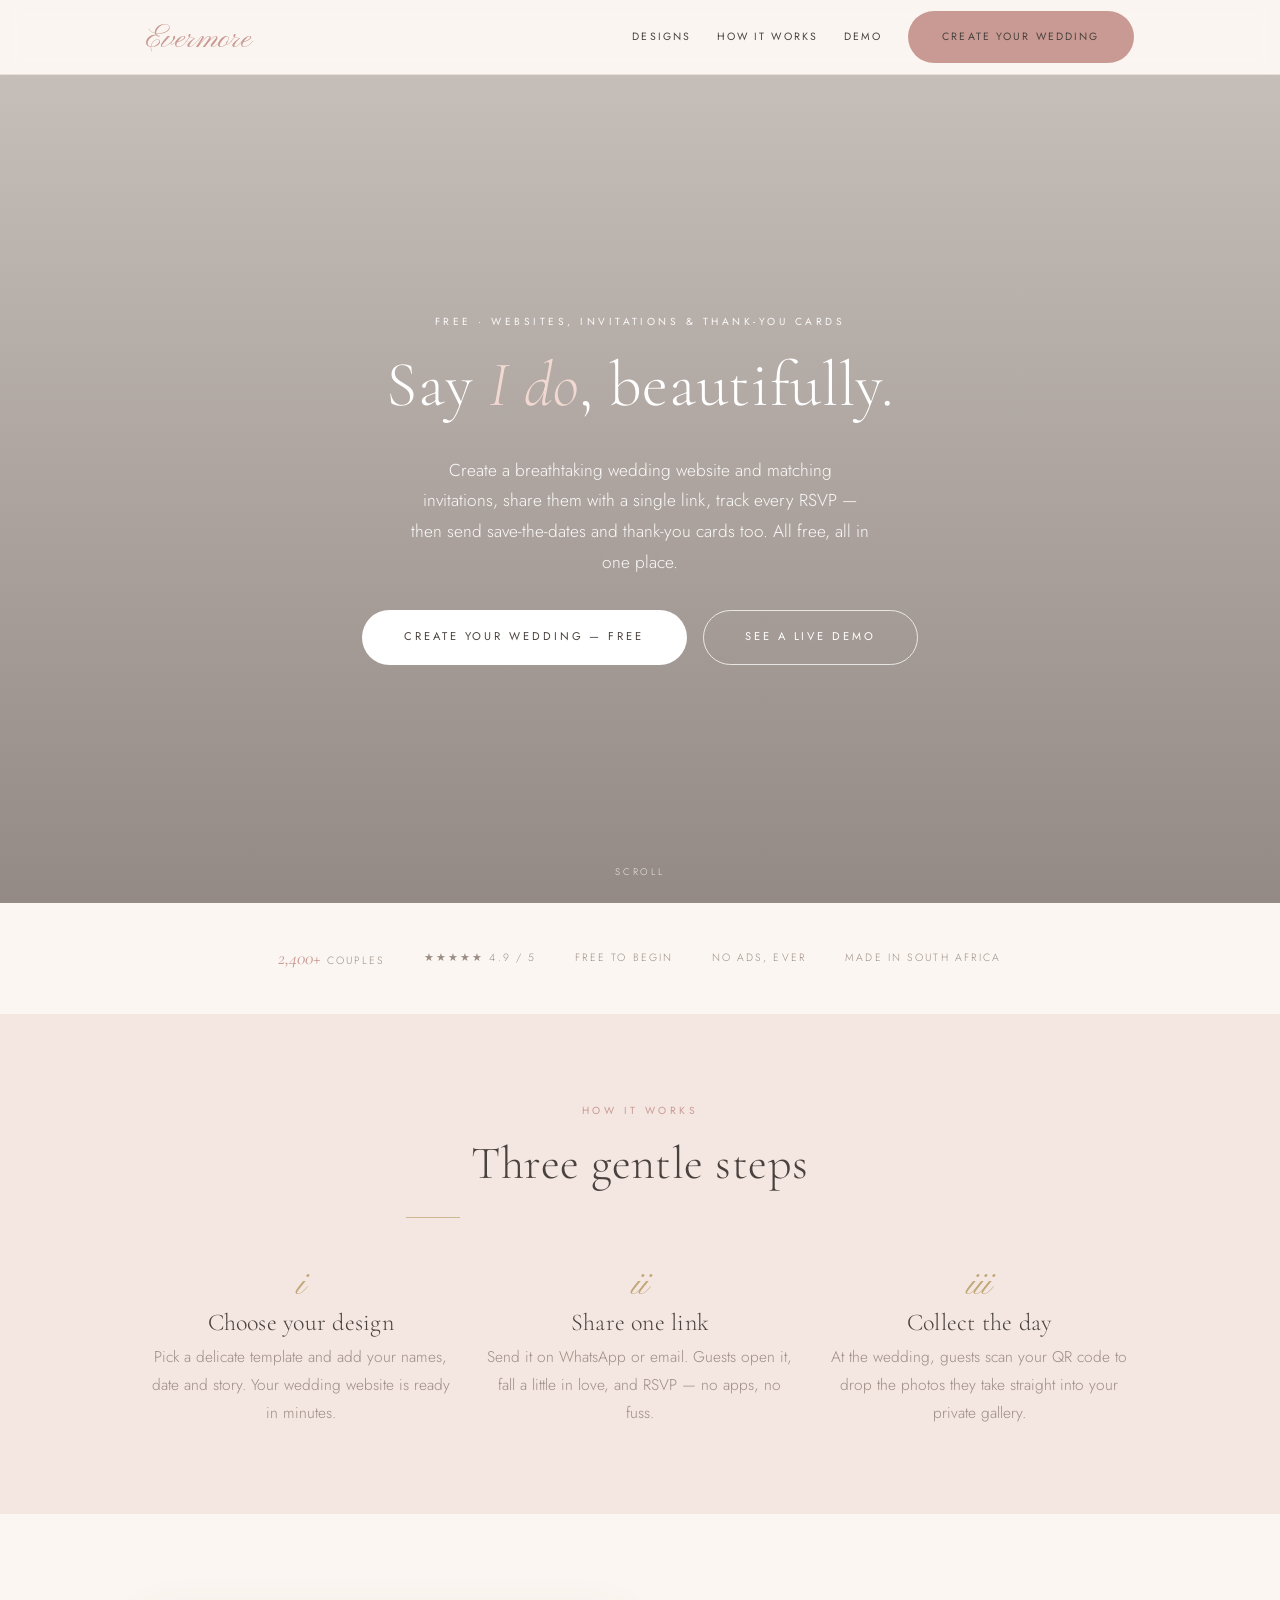
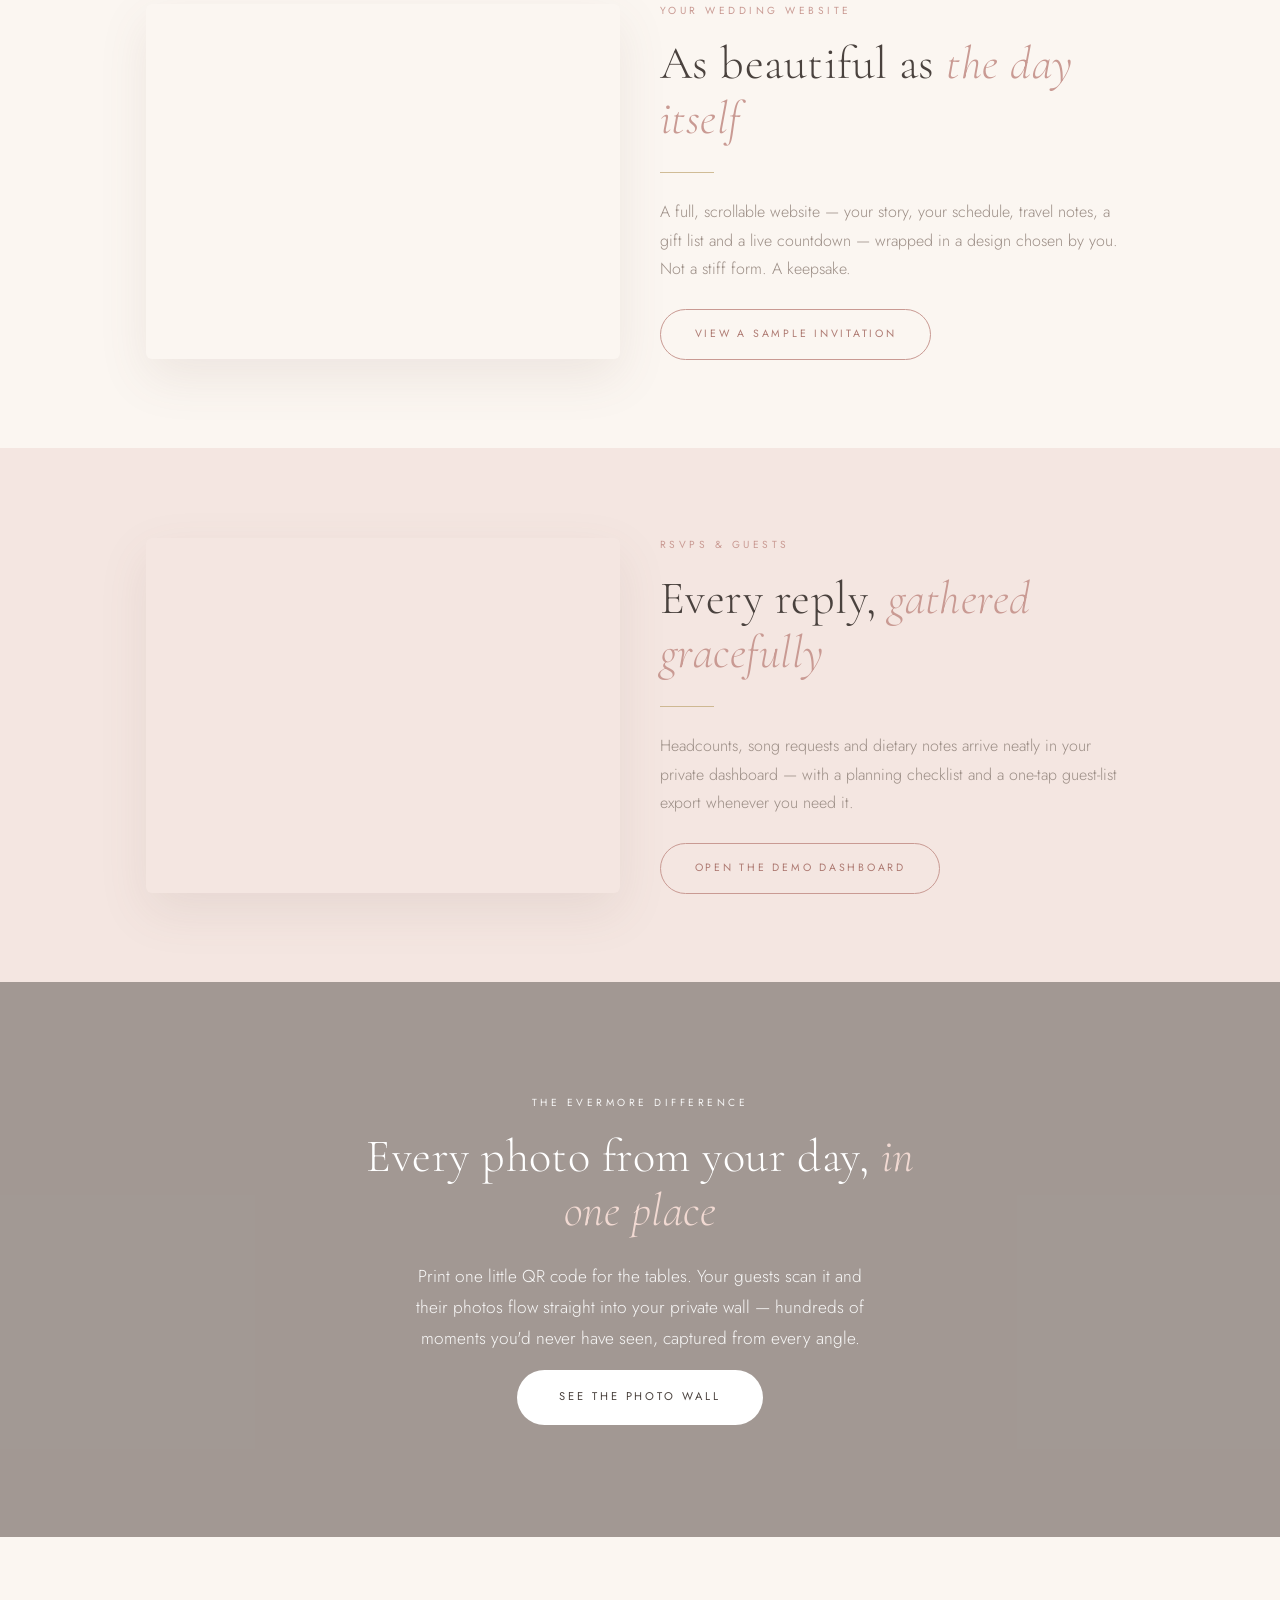
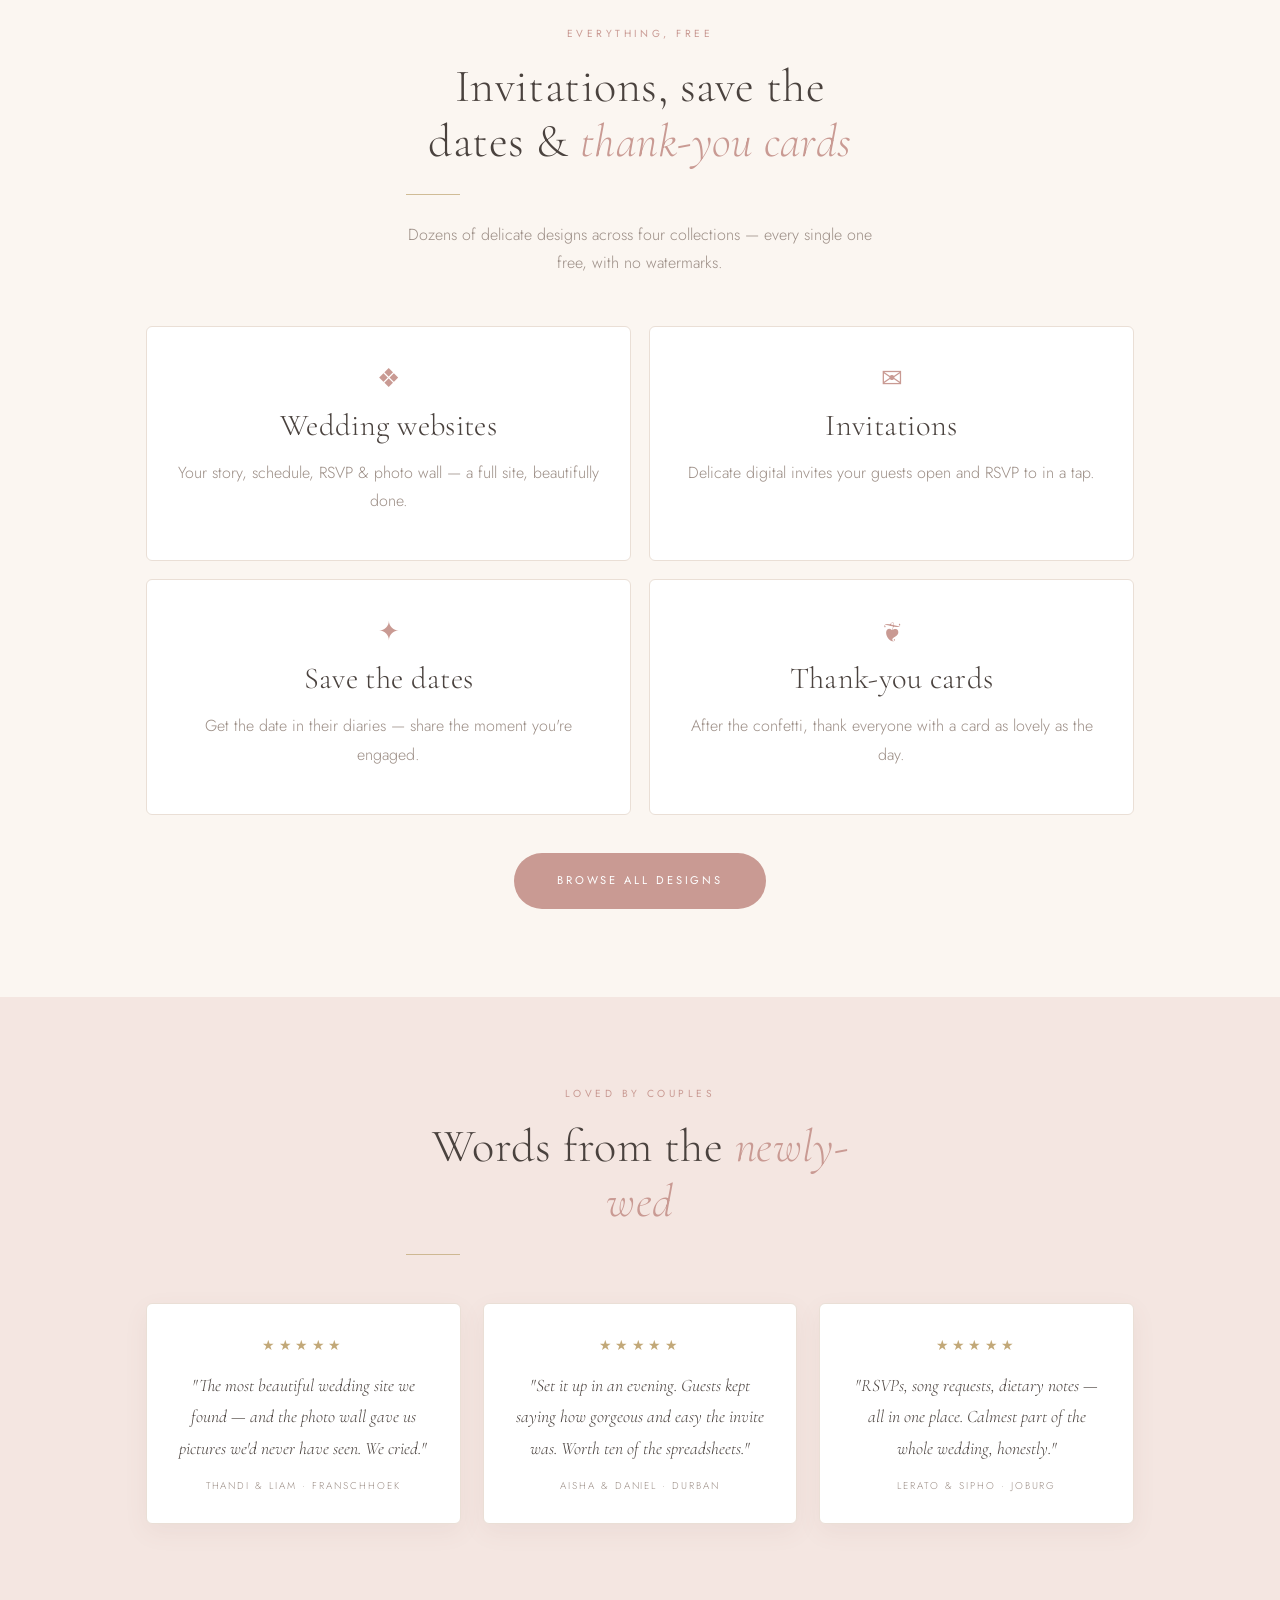
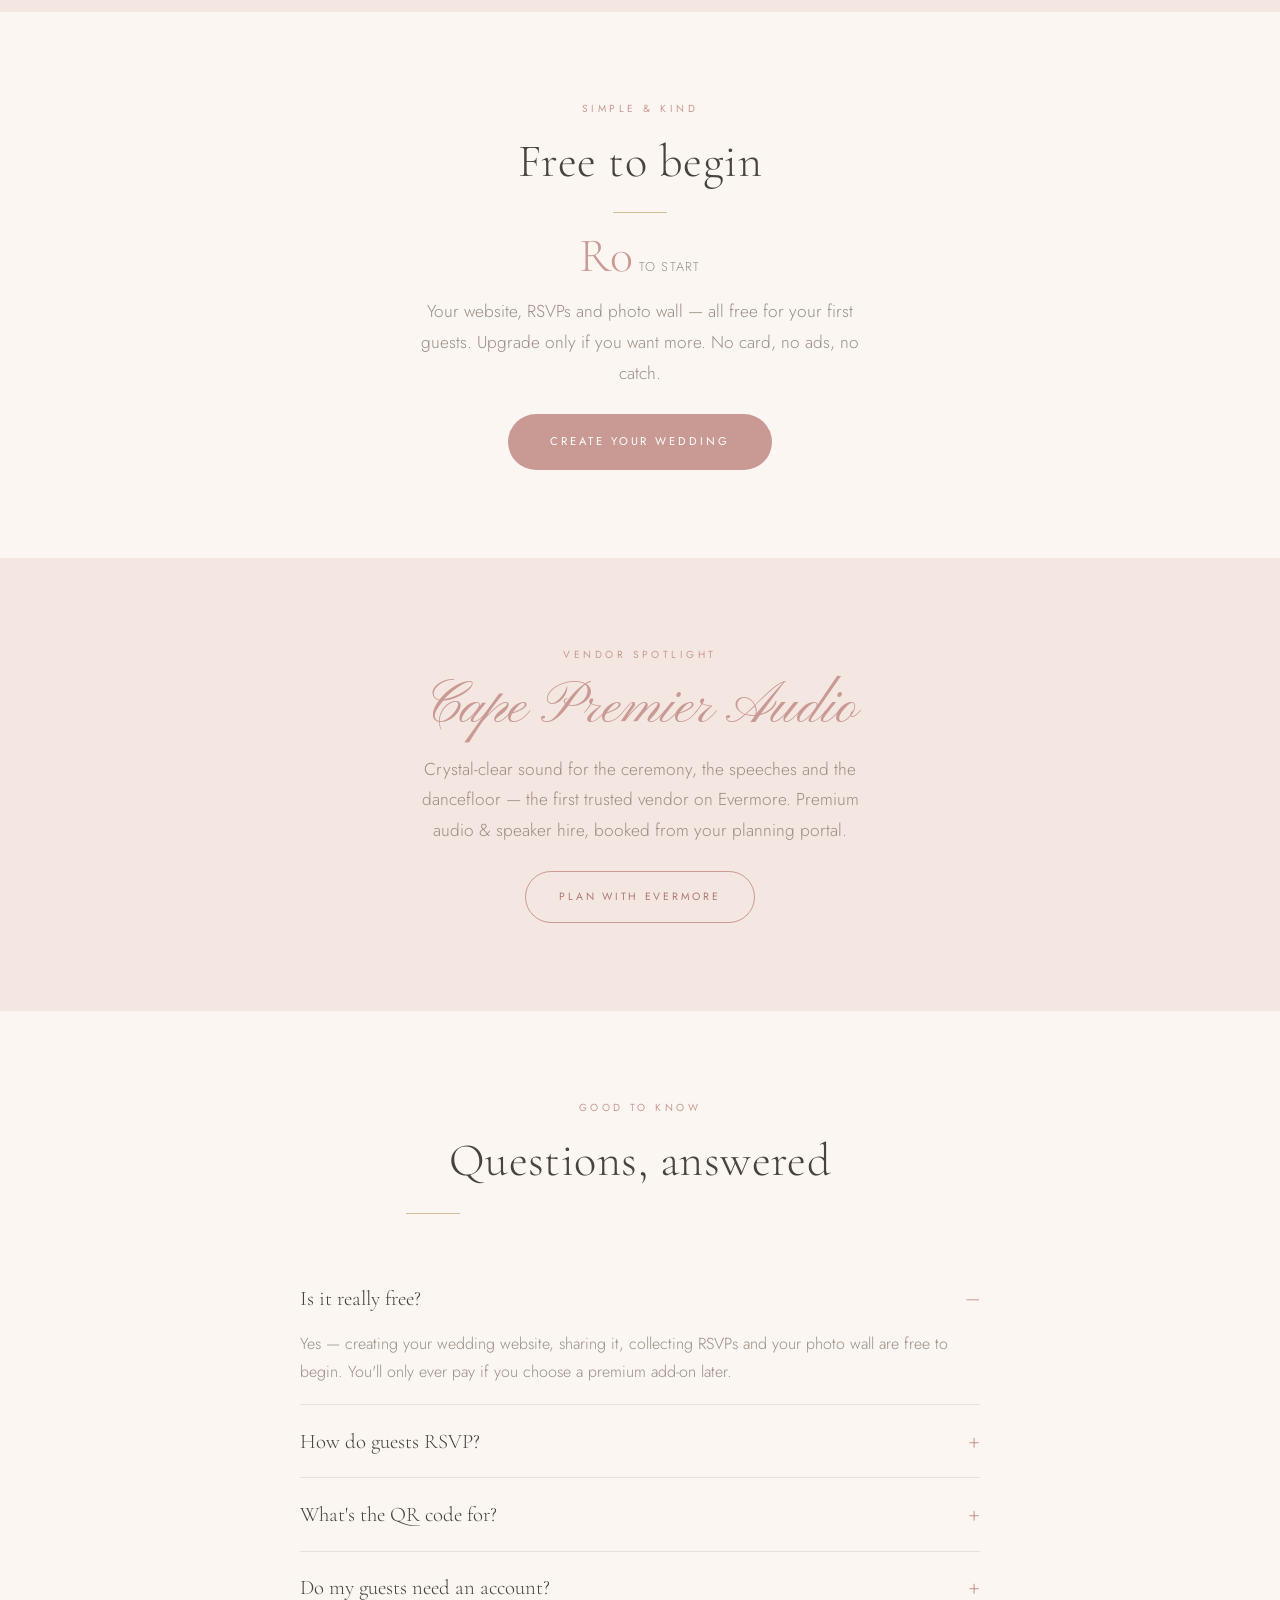
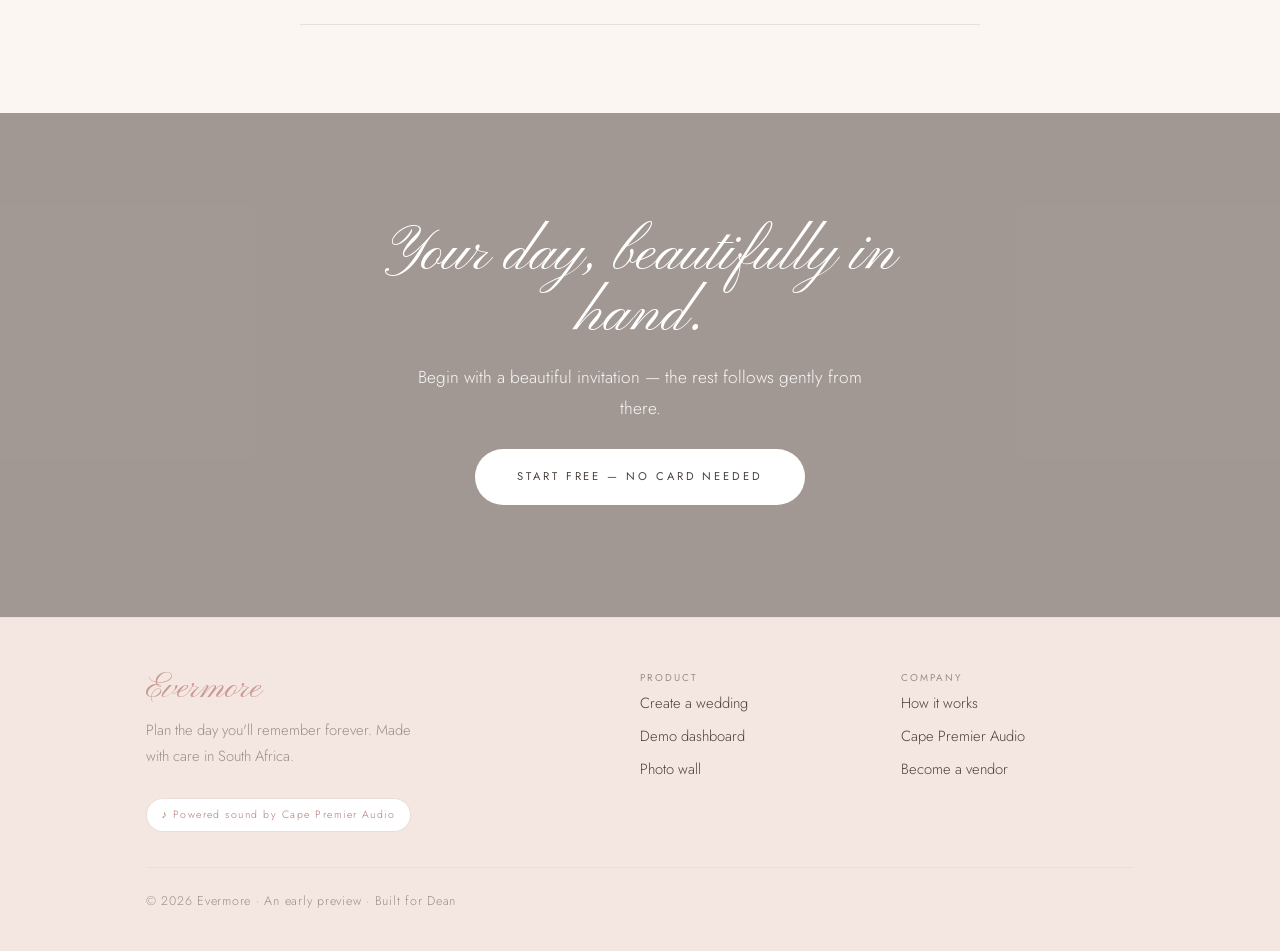
==== commit 95cde915: "Designs gallery + full stationery suite: 64 free designs across wedding websites, invitations, save-" ====
--- a/index.html
+++ b/index.html
@@ -20,6 +20,7 @@
   <div class="container">
     <a class="brand" href="index.html">Evermore</a>
     <div class="nav-links">
+      <a href="designs.html">Designs</a>
       <a href="index.html#how">How it works</a>
       <a href="dashboard.html?w=demo">Demo</a>
       <a class="btn btn-primary nav-cta" href="create.html">Create your wedding</a>
@@ -32,9 +33,9 @@
   <div class="bg" style="background-image:url('https://images.unsplash.com/photo-1536113906904-15bfc5b63fc9?q=80&auto=format&fit=crop&w=1600')"></div>
   <div class="scrim"></div>
   <div class="inner">
-    <p class="eyebrow">Wedding planning, beautifully simple</p>
+    <p class="eyebrow">Free · websites, invitations &amp; thank-you cards</p>
     <h1>Say <em>I&nbsp;do</em>, beautifully.</h1>
-    <p class="lead center">Create a breathtaking wedding website, share it with a single link, watch the RSVPs arrive — and collect every photo from your guests on the day.</p>
+    <p class="lead center">Create a breathtaking wedding website and matching invitations, share them with a single link, track every RSVP — then send save-the-dates and thank-you cards too. All free, all in one place.</p>
     <div class="hero-actions">
       <a class="btn btn-light btn-lg" href="create.html">Create your wedding — free</a>
       <a class="btn btn-outline-light btn-lg" href="dashboard.html?w=demo">See a live demo</a>
@@ -114,16 +115,22 @@
   </div>
 </section>
 
-<!-- TEMPLATES TEASER -->
+<!-- WHAT YOU CAN MAKE -->
 <section>
   <div class="container">
     <div class="section-head reveal">
-      <p class="eyebrow">Designs you'll adore</p>
-      <h2>Delicate templates, <em>made yours</em></h2>
+      <p class="eyebrow">Everything, free</p>
+      <h2>Invitations, save the dates &amp; <em>thank-you cards</em></h2>
       <div class="rule"></div>
-    </div>
-    <div class="tpl-grid reveal" id="tplTeaser"></div>
-    <div class="center" style="margin-top:2.4rem"><a class="btn btn-primary btn-lg" href="create.html">Browse templates &amp; begin</a></div>
+      <p class="muted">Dozens of delicate designs across four collections — every single one free, with no watermarks.</p>
+    </div>
+    <div class="grid reveal" style="grid-template-columns:1fr 1fr;gap:18px">
+      <a class="info-card" href="designs.html" style="text-decoration:none"><div class="ico">❖</div><h3>Wedding websites</h3><p class="muted">Your story, schedule, RSVP &amp; photo wall — a full site, beautifully done.</p></a>
+      <a class="info-card" href="designs.html" style="text-decoration:none"><div class="ico">✉</div><h3>Invitations</h3><p class="muted">Delicate digital invites your guests open and RSVP to in a tap.</p></a>
+      <a class="info-card" href="designs.html" style="text-decoration:none"><div class="ico">✦</div><h3>Save the dates</h3><p class="muted">Get the date in their diaries — share the moment you're engaged.</p></a>
+      <a class="info-card" href="designs.html" style="text-decoration:none"><div class="ico">❦</div><h3>Thank-you cards</h3><p class="muted">After the confetti, thank everyone with a card as lovely as the day.</p></a>
+    </div>
+    <div class="center" style="margin-top:2.4rem"><a class="btn btn-primary btn-lg" href="designs.html">Browse all designs</a></div>
   </div>
 </section>
 
@@ -214,13 +221,6 @@
 </footer>
 
 <script src="assets/app.js"></script>
-<script>
-  // template teaser thumbnails (photo + label)
-  var pics = { rose:'couple', ivory:'stair', gilded:'ballroom', botanical:'reception' };
-  document.getElementById('tplTeaser').innerHTML = Evermore.templates.map(function(t){
-    return '<a class="tpl-thumb" href="create.html"><div class="photo" style="background-image:url(\'' + Evermore.photoFor(pics[t.key],500) + '\')"></div><div class="cap">' + t.name + '</div></a>';
-  }).join('');
-  Evermore.reveal();
-</script>
+<script>Evermore.reveal();</script>
 </body>
 </html>
--- a/assets/style.css
+++ b/assets/style.css
@@ -261,3 +261,41 @@
 /* Pricing */
 .price{font-family:var(--serif);font-size:3rem;color:var(--blush);line-height:1}
 .price small{font-family:var(--sans);font-size:.8rem;letter-spacing:.1em;text-transform:uppercase;color:var(--muted)}
+
+/* ===== More invitation themes (data-driven via tpl-*) ===== */
+.tpl-blush{--inv-bg:#FBEEEC;--inv-ink:#5A4A47;--inv-accent:#D49A93;--inv-name-font:var(--script)}
+.tpl-sage{--inv-bg:#ECF0E9;--inv-ink:#41463B;--inv-accent:#8A9A7B;--inv-name-font:var(--serif);--inv-name-size:clamp(2.6rem,12vw,4rem)}
+.tpl-dusk{--inv-bg:#ECE7EE;--inv-ink:#443C48;--inv-accent:#9C7FA0;--inv-name-font:var(--script)}
+.tpl-noir{--inv-bg:#F2F0EC;--inv-ink:#2B2B2B;--inv-accent:#7A7468;--inv-name-font:var(--serif);--inv-name-size:clamp(2.6rem,12vw,4rem)}
+.tpl-coral{--inv-bg:#FCEEE7;--inv-ink:#5A4138;--inv-accent:#D98A6A;--inv-name-font:var(--serif);--inv-name-size:clamp(2.6rem,12vw,4rem)}
+.tpl-sky{--inv-bg:#E9EEF1;--inv-ink:#38444A;--inv-accent:#7C99A8;--inv-name-font:var(--script)}
+
+/* ===== Designs gallery ===== */
+.cat-nav{display:flex;gap:.6rem;justify-content:center;flex-wrap:wrap;margin:0 auto 2.6rem}
+.chip{font-family:var(--sans);font-size:.62rem;font-weight:400;letter-spacing:.2em;text-transform:uppercase;padding:.62rem 1.2rem;border:1px solid var(--line);border-radius:100px;cursor:pointer;color:var(--ink);background:var(--paper);transition:.15s}
+.chip:hover{border-color:var(--blush);color:var(--blush-deep)}
+.chip.on{background:var(--blush);color:#fff;border-color:var(--blush)}
+.cat-head{display:flex;align-items:baseline;justify-content:space-between;gap:1rem;margin:2.4rem 0 1.2rem}
+.cat-head h3{margin:0;font-size:clamp(1.5rem,4vw,2rem)}
+.cat-head .free{font-size:.6rem;letter-spacing:.2em;text-transform:uppercase;color:var(--blush);white-space:nowrap}
+.design-grid{display:grid;gap:18px;grid-template-columns:repeat(2,1fr)}
+@media(min-width:680px){.design-grid{grid-template-columns:repeat(3,1fr)}}
+@media(min-width:1000px){.design-grid{grid-template-columns:repeat(4,1fr)}}
+.design-card{border:1px solid var(--line);border-radius:var(--radius);overflow:hidden;background:var(--paper);transition:.18s ease;cursor:pointer;text-decoration:none;display:block}
+.design-card:hover{box-shadow:var(--shadow);transform:translateY(-3px)}
+.dz{aspect-ratio:3/4;display:flex;flex-direction:column;align-items:center;justify-content:center;text-align:center;padding:16px;
+  background:var(--inv-bg,var(--rose));color:var(--inv-ink,var(--ink));position:relative;overflow:hidden}
+.dz.photo{background-size:cover;background-position:center;color:#fff}
+.dz.photo:before{content:'';position:absolute;inset:0;background:rgba(74,60,55,.34)}
+.dz>*{position:relative;z-index:1}
+.dz .dk{font-family:var(--sans);font-size:.46rem;letter-spacing:.26em;text-transform:uppercase;opacity:.75}
+.dz .dn{font-family:var(--inv-name-font,var(--script));color:var(--inv-accent,var(--blush));font-size:1.7rem;line-height:1.04;margin:.45rem 0}
+.dz.photo .dn{color:#fff}
+.dz .dr{width:26px;height:1px;background:var(--inv-accent,var(--gold));opacity:.65;margin:.45rem 0}
+.dz.photo .dr{background:rgba(255,255,255,.8)}
+.dz .dd{font-family:var(--sans);font-size:.46rem;letter-spacing:.2em;text-transform:uppercase}
+.dz .dm{font-family:var(--serif);font-size:1.3rem;color:var(--inv-accent,var(--blush));opacity:.8;margin-bottom:.2rem}
+.design-card .cap{padding:.7rem;text-align:center;font-size:.6rem;letter-spacing:.18em;text-transform:uppercase;color:var(--muted);border-top:1px solid var(--line)}
+.design-card .cap b{color:var(--ink);font-weight:400}
+.design-card.sel{border-color:var(--blush);box-shadow:0 0 0 3px rgba(201,154,147,.45)}
+.design-card.sel .cap{color:var(--blush-deep)}
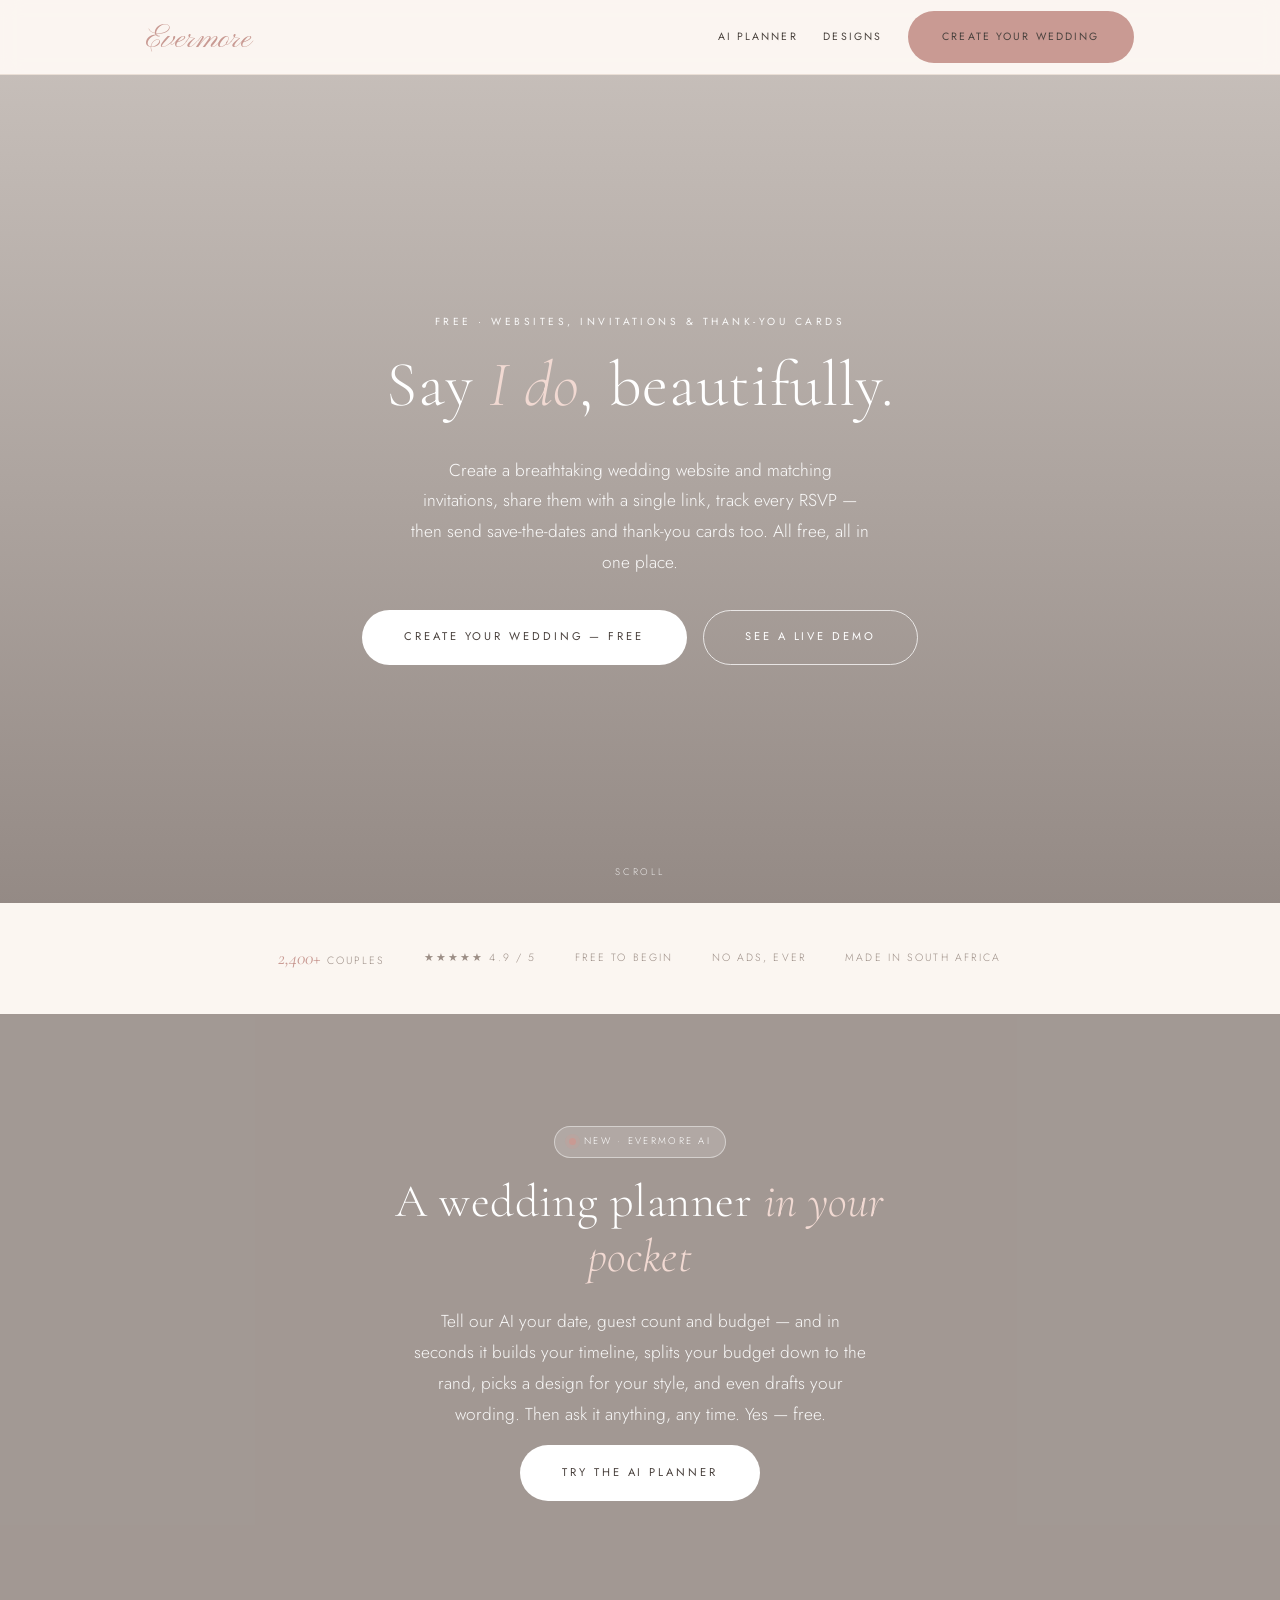
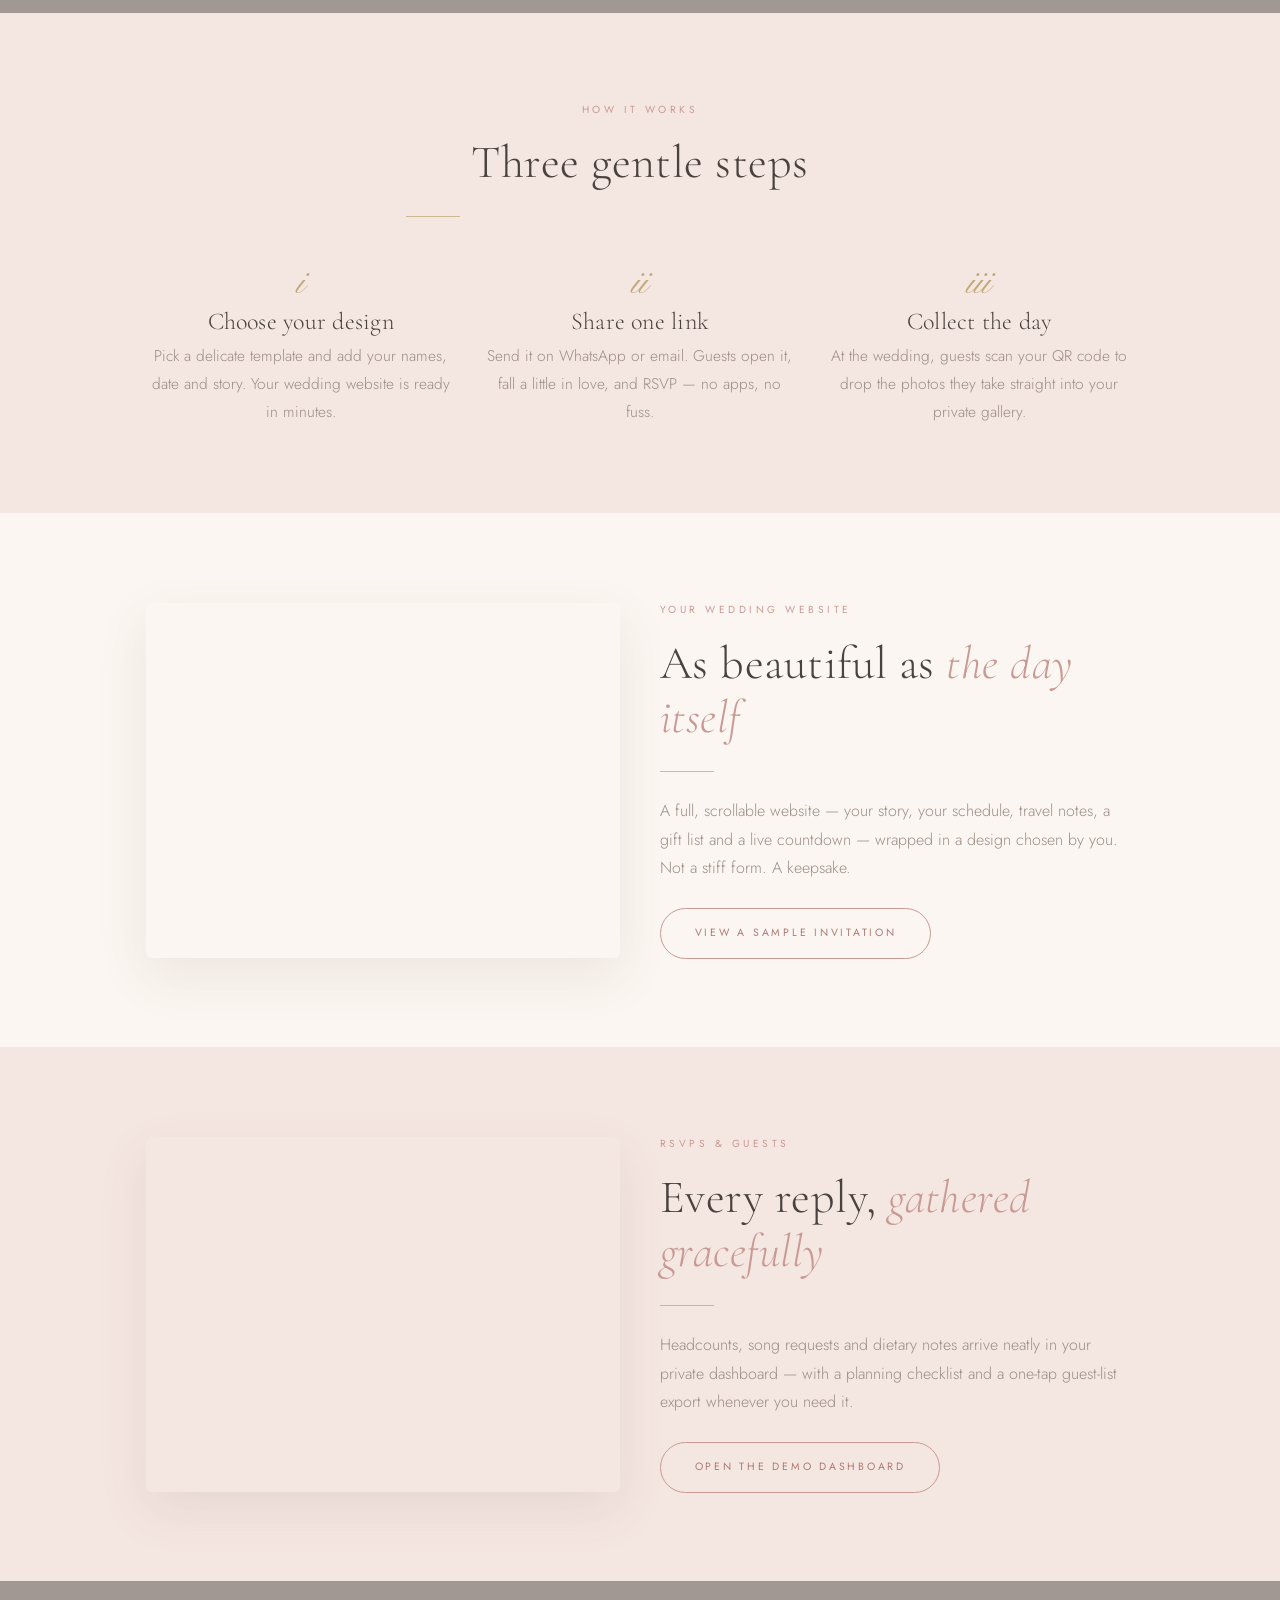
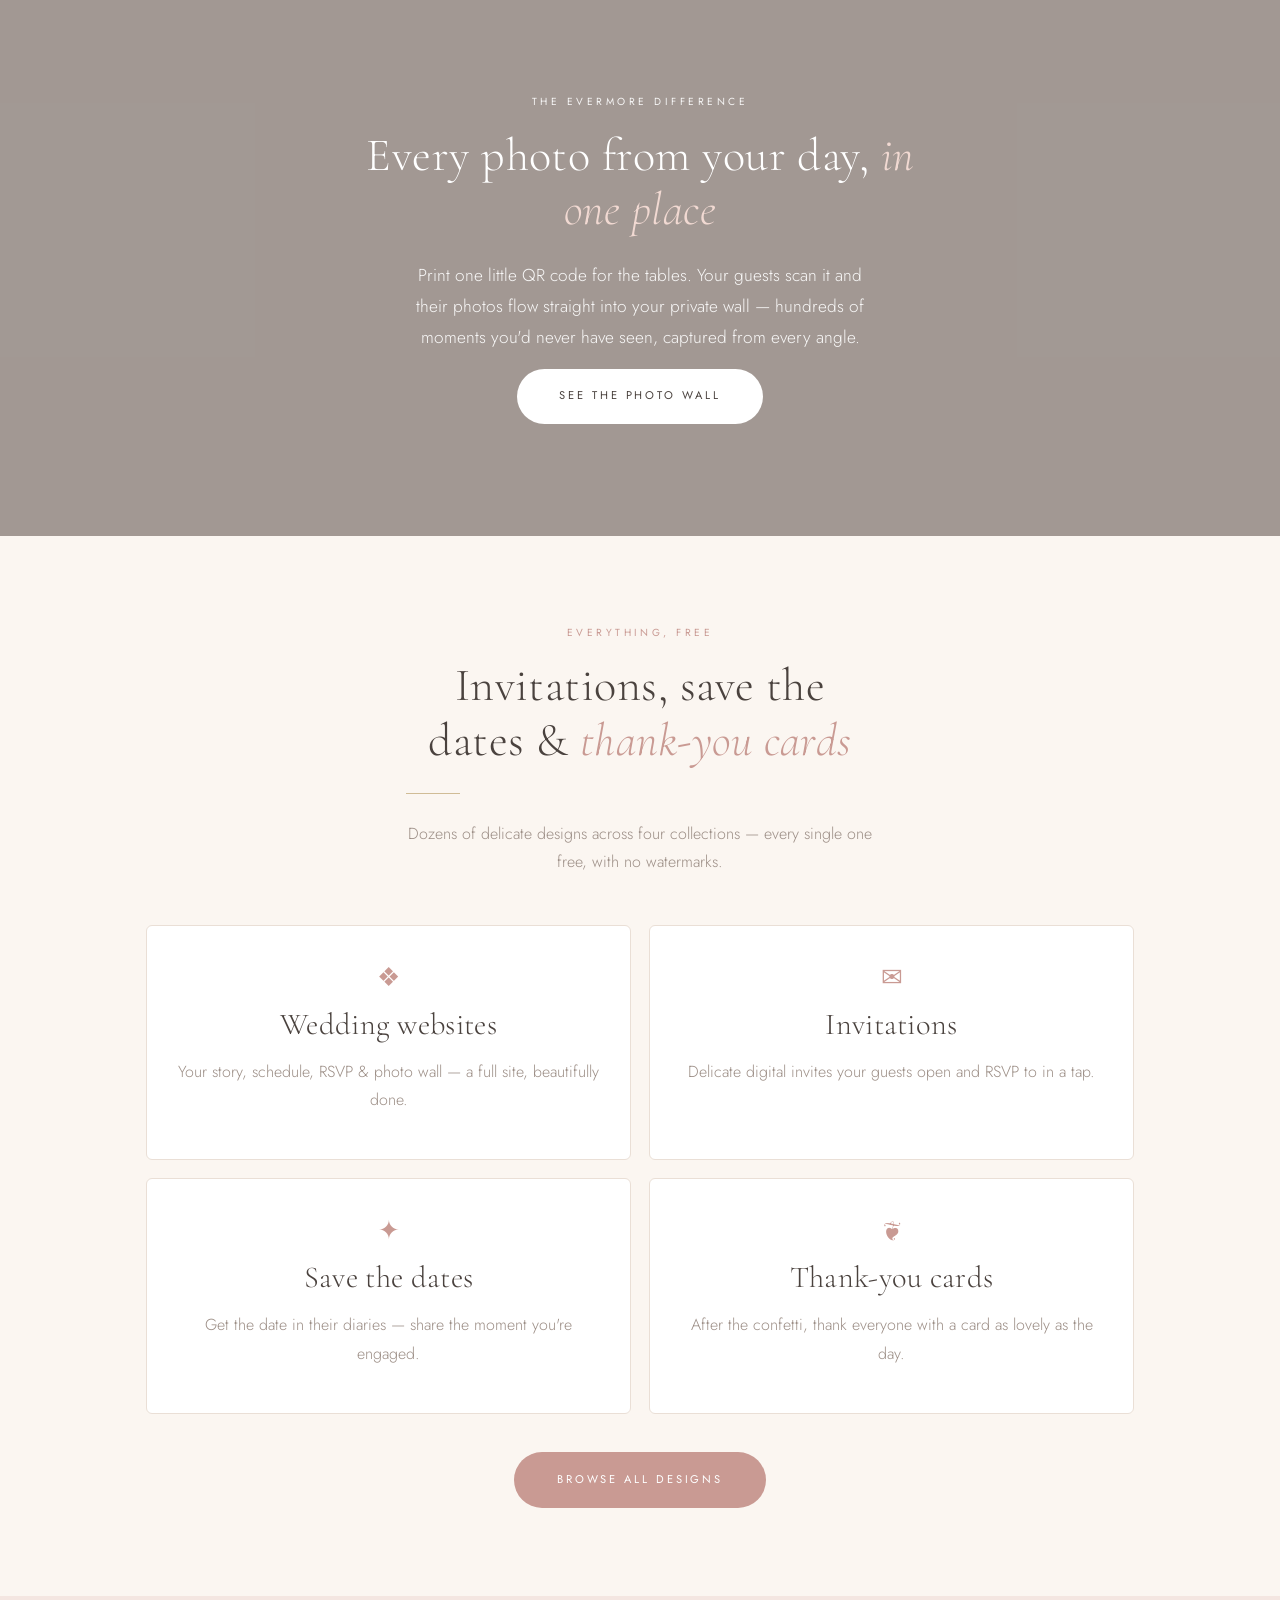
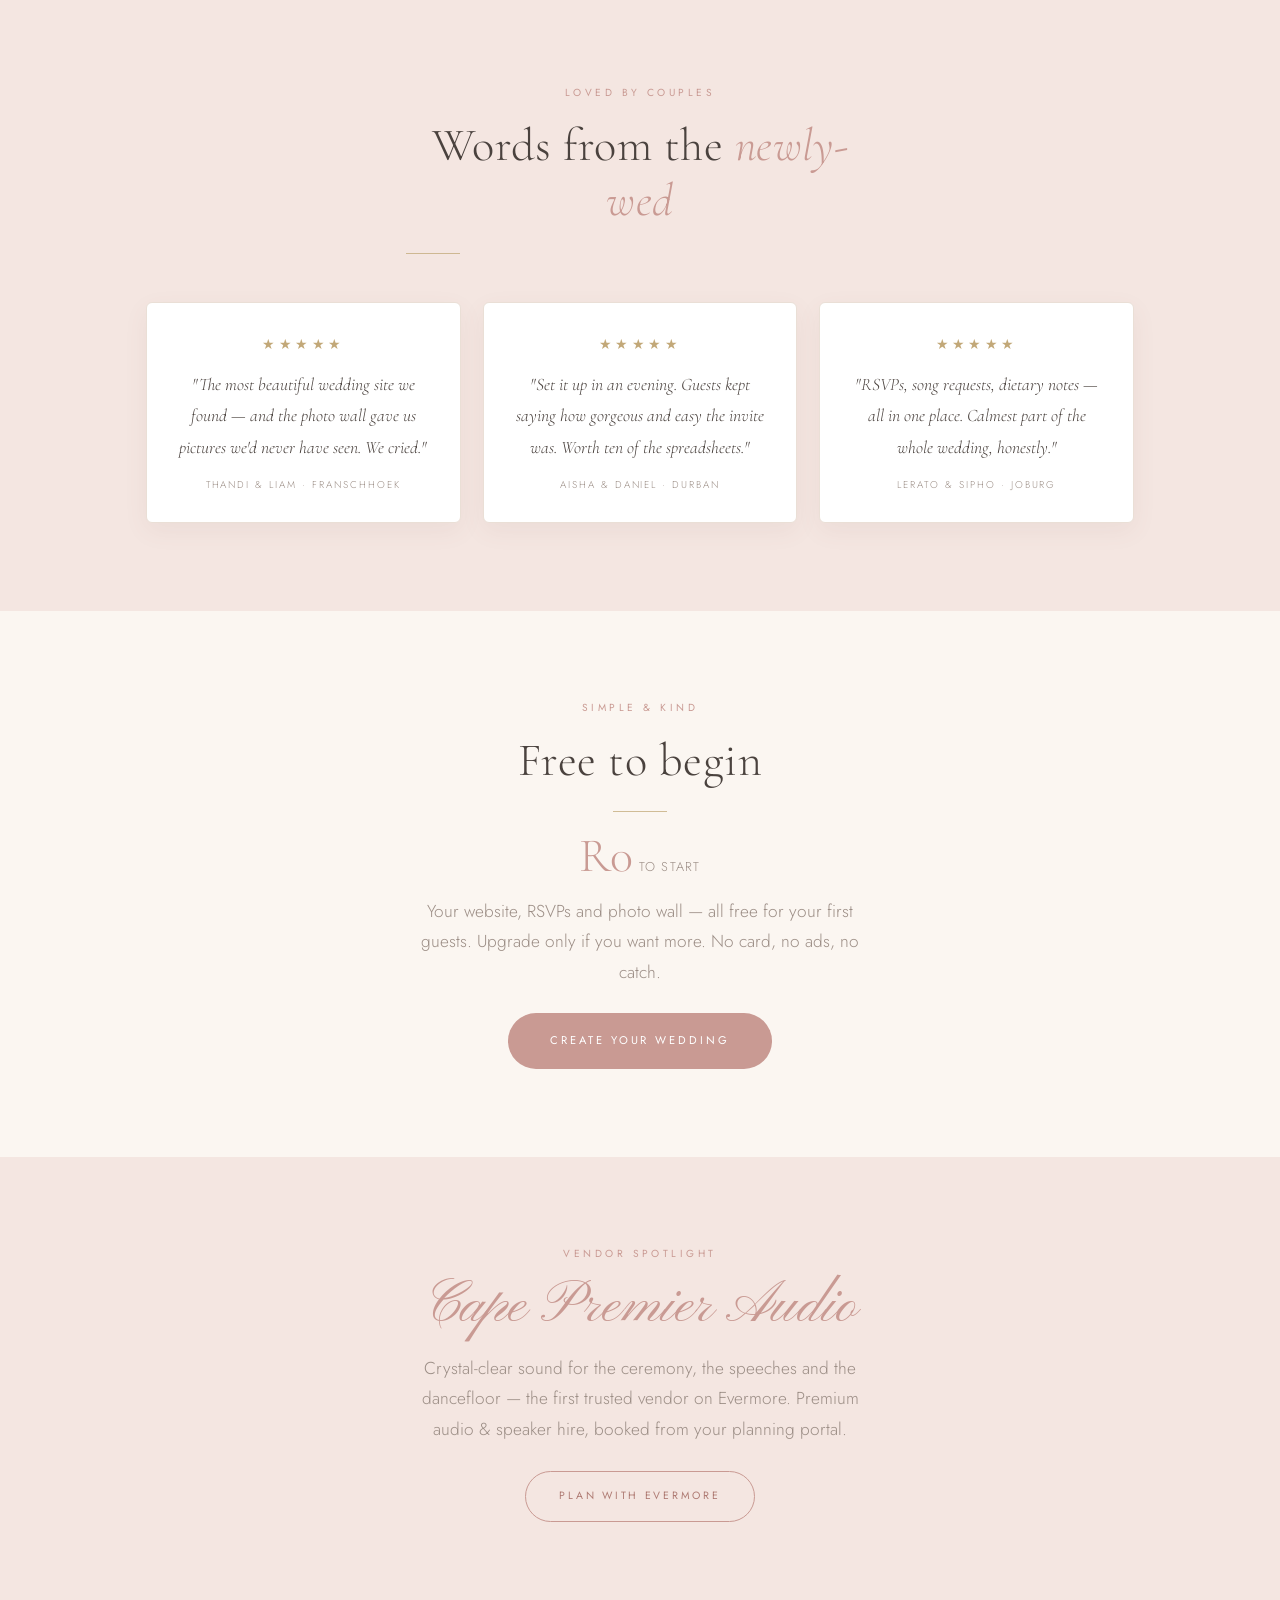
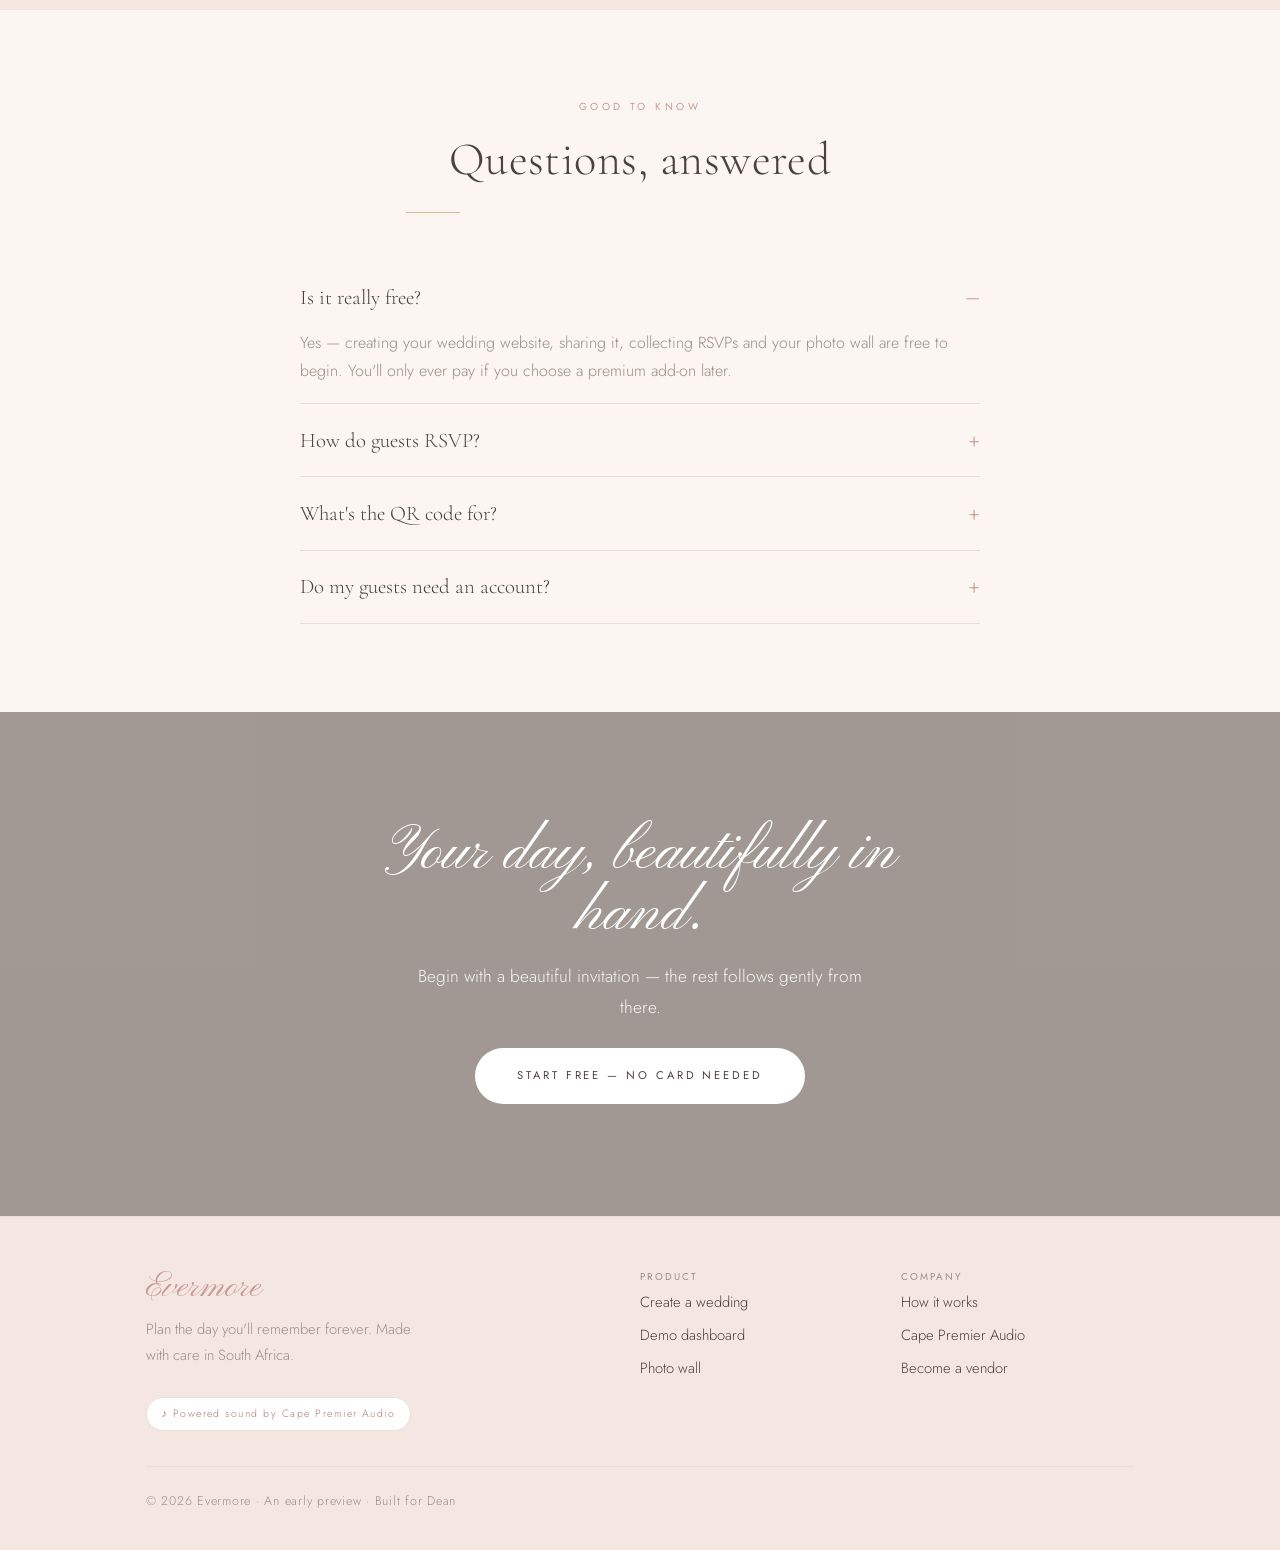
==== commit b31b2004: "Sample-site previews from designs + Evermore AI wedding planner - Designs cards now open a live samp" ====
--- a/index.html
+++ b/index.html
@@ -20,9 +20,8 @@
   <div class="container">
     <a class="brand" href="index.html">Evermore</a>
     <div class="nav-links">
+      <a href="planner.html">AI&nbsp;Planner</a>
       <a href="designs.html">Designs</a>
-      <a href="index.html#how">How it works</a>
-      <a href="dashboard.html?w=demo">Demo</a>
       <a class="btn btn-primary nav-cta" href="create.html">Create your wedding</a>
     </div>
   </div>
@@ -57,6 +56,16 @@
   </div>
 </section>
 
+<!-- AI PLANNER (headline feature) -->
+<section class="band" style="background-image:url('https://images.unsplash.com/photo-1580824456266-c578703e13da?q=80&auto=format&fit=crop&w=1600')">
+  <div class="container narrow">
+    <span class="ai-badge" style="background:rgba(255,255,255,.16);border-color:rgba(255,255,255,.45);color:#fff"><span class="dot"></span> New · Evermore AI</span>
+    <h2 style="margin-top:1rem">A wedding planner <em style="color:#F1D9D2">in your pocket</em></h2>
+    <p class="lead center">Tell our AI your date, guest count and budget — and in seconds it builds your timeline, splits your budget down to the rand, picks a design for your style, and even drafts your wording. Then ask it anything, any time. Yes — free.</p>
+    <a class="btn btn-light btn-lg" href="planner.html">Try the AI planner</a>
+  </div>
+</section>
+
 <!-- HOW IT WORKS -->
 <section id="how" class="bg-rose">
   <div class="container">
--- a/assets/style.css
+++ b/assets/style.css
@@ -299,3 +299,37 @@
 .design-card .cap b{color:var(--ink);font-weight:400}
 .design-card.sel{border-color:var(--blush);box-shadow:0 0 0 3px rgba(201,154,147,.45)}
 .design-card.sel .cap{color:var(--blush-deep)}
+.design-card .cap .view{display:block;font-size:.54rem;letter-spacing:.2em;color:var(--blush);margin-top:.25rem}
+
+/* Sample preview banner */
+.sample-bar{background:var(--ink);color:#fff;text-align:center;padding:.7rem 1rem;font-size:.7rem;letter-spacing:.08em}
+.sample-bar b{color:#fff;font-weight:400}
+.sample-bar a{color:#fff;text-decoration:underline;margin-left:.6rem;white-space:nowrap}
+
+/* ===== AI Wedding Planner ===== */
+.ai-badge{display:inline-flex;align-items:center;gap:.5rem;font-size:.6rem;letter-spacing:.24em;text-transform:uppercase;color:var(--blush-deep);background:var(--rose);border:1px solid var(--line);border-radius:100px;padding:.4rem .9rem}
+.ai-badge .dot{width:7px;height:7px;border-radius:50%;background:var(--blush);box-shadow:0 0 0 4px rgba(201,154,147,.25)}
+.plan-out{margin-top:1.4rem}
+.plan-intro{font-family:var(--serif);font-style:italic;font-size:1.25rem;color:var(--ink);line-height:1.6;background:var(--rose);border-radius:var(--radius);padding:1.4rem 1.5rem}
+.budget-row{display:flex;align-items:center;gap:.8rem;margin:.55rem 0}
+.budget-row .lbl{width:40%;font-size:.85rem;color:var(--ink)}
+.bar{flex:1;height:9px;background:var(--line);border-radius:100px;overflow:hidden}
+.bar > i{display:block;height:100%;background:linear-gradient(90deg,var(--blush),var(--gold-soft));border-radius:100px;transition:width 1s ease}
+.budget-row .amt{width:96px;text-align:right;font-size:.82rem;color:var(--blush-deep);font-variant-numeric:tabular-nums}
+.swatch-row{display:flex;gap:10px;justify-content:center;margin:.6rem 0 0}
+.swatch-row .sw{width:38px;height:38px;border-radius:50%;border:1px solid rgba(0,0,0,.06);box-shadow:var(--shadow-sm)}
+.wording{background:var(--paper);border:1px solid var(--line);border-radius:var(--radius);padding:1.2rem 1.3rem}
+.wording h4{margin:.1rem 0 .5rem;font-size:1.2rem}
+.wording p{font-family:var(--serif);font-style:italic;color:var(--ink);margin:0;line-height:1.7}
+
+/* chat */
+.chat{max-width:640px;margin:0 auto}
+.chat-log{display:flex;flex-direction:column;gap:.2rem;margin-bottom:1rem}
+.msg{max-width:86%;padding:.8rem 1.1rem;border-radius:18px;margin:.35rem 0;font-size:.95rem;line-height:1.6}
+.msg.ai{background:var(--rose);color:var(--ink);border-bottom-left-radius:5px;align-self:flex-start}
+.msg.me{background:var(--blush);color:#fff;border-bottom-right-radius:5px;align-self:flex-end}
+.suggests{display:flex;gap:.5rem;flex-wrap:wrap;margin-bottom:1rem}
+.suggest{font-size:.66rem;letter-spacing:.06em;padding:.5rem .9rem;border:1px solid var(--line);border-radius:100px;background:var(--paper);cursor:pointer;color:var(--ink)}
+.suggest:hover{border-color:var(--blush);color:var(--blush-deep)}
+.chat-input{display:flex;gap:.6rem}
+.chat-input input{flex:1}
